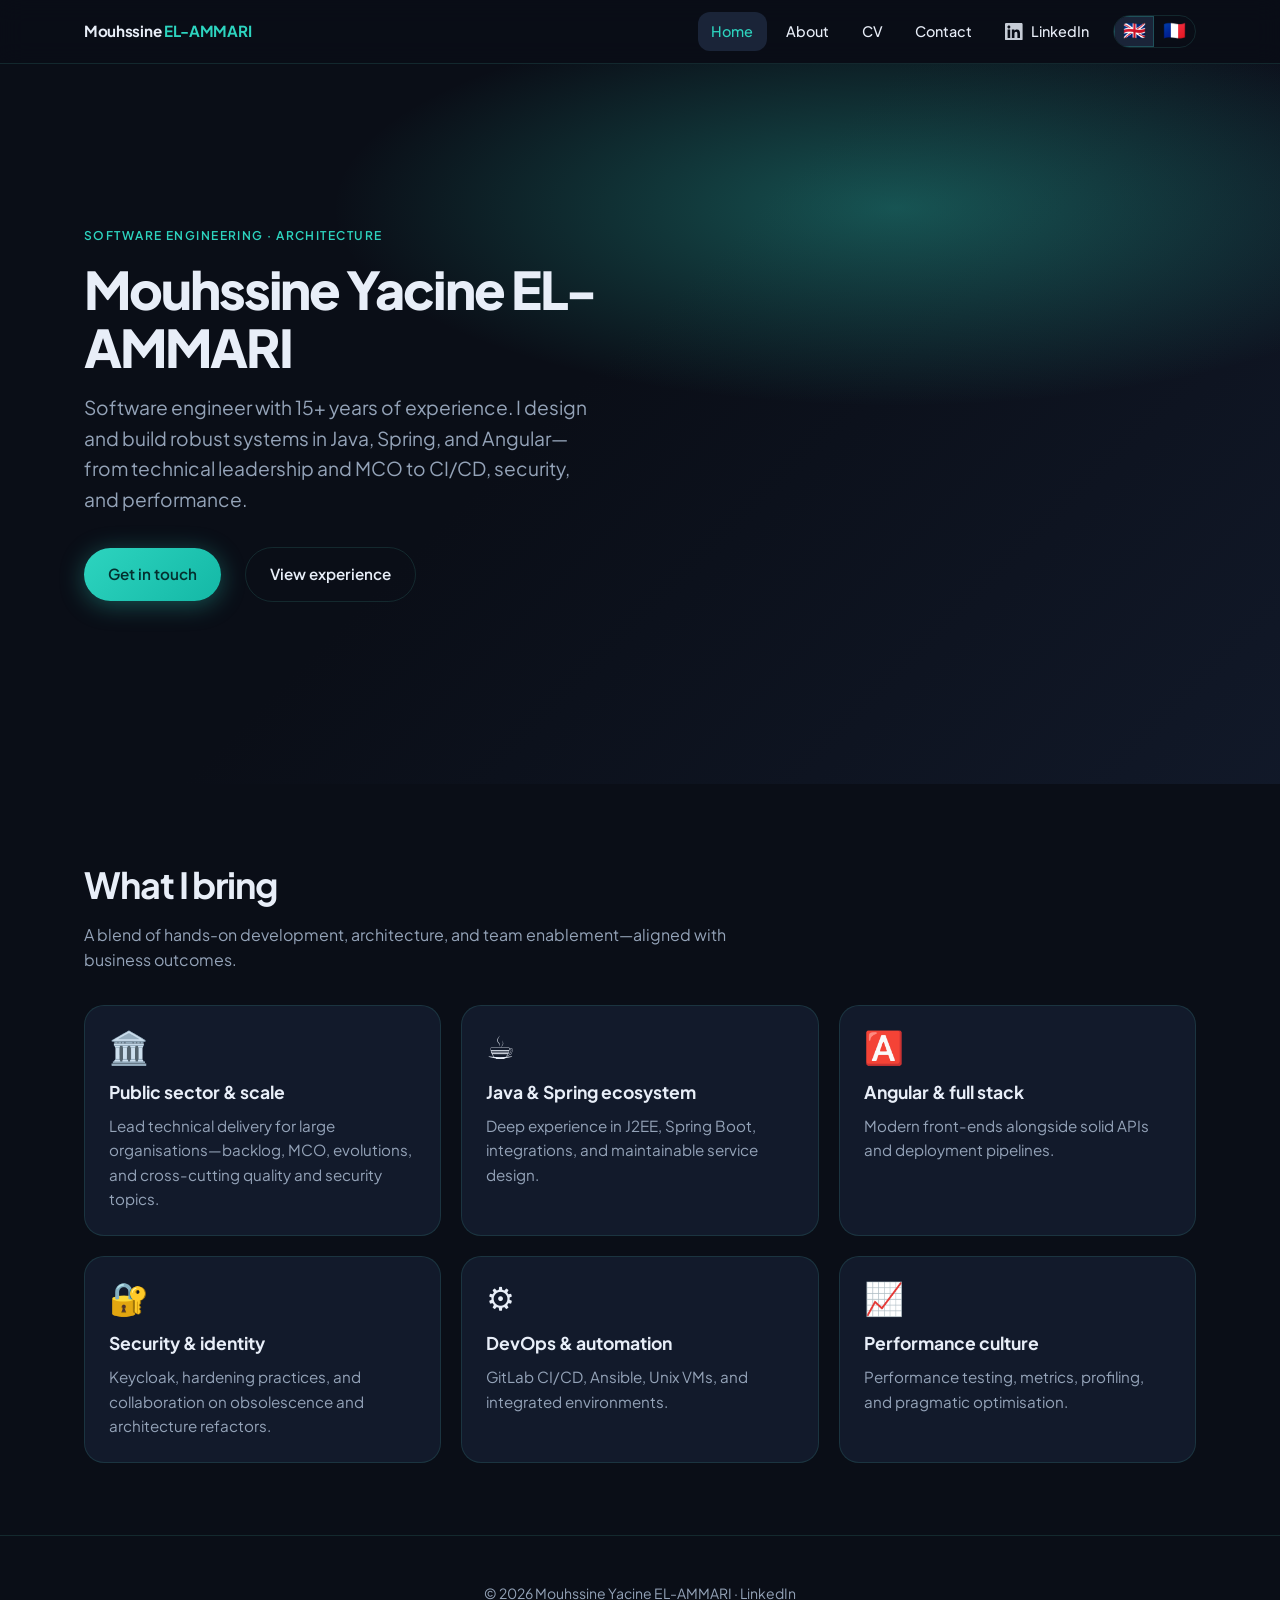
==== index.html @ 353ffe68 "Site protfolio statique fait avec IA" ====
<!DOCTYPE html>
<html lang="en">
  <head>
    <meta charset="UTF-8" />
    <meta name="viewport" content="width=device-width, initial-scale=1" />
    <meta name="description" content="Mouhssine Yacine EL-AMMARI — Software engineer specializing in Java, Spring, Angular, architecture and technical leadership." />
    <title>Mouhssine Yacine EL-AMMARI | Software Engineer</title>
    <link rel="preconnect" href="https://fonts.googleapis.com" />
    <link rel="preconnect" href="https://fonts.gstatic.com" crossorigin />
    <link href="https://fonts.googleapis.com/css2?family=Plus+Jakarta+Sans:ital,wght@0,400;0,500;0,600;0,700;0,800;1,400&display=swap" rel="stylesheet" />
    <link rel="stylesheet" href="css/styles.css" />
  </head>
  <body data-page="home">
    <a class="skip-link" href="#main" data-i18n="skip.content">Skip to content</a>
    <header class="site-header">
      <div class="header-inner">
        <a class="logo" href="index.html">Mouhssine <span>EL-AMMARI</span></a>
        <div class="header-actions">
          <nav id="site-nav" class="main-nav" data-i18n-attr="aria-label:nav.aria" aria-label="Main navigation">
            <a href="index.html" aria-current="page" data-i18n="nav.home">Home</a>
            <a href="about.html" data-i18n="nav.about">About</a>
            <a href="cv.html" data-i18n="nav.cv">CV</a>
            <a href="contact.html" data-i18n="nav.contact">Contact</a>
            <a class="nav-link-external" href="https://www.linkedin.com/in/mouhssine-yacine-el-ammari-a104b013a/" target="_blank" rel="noopener noreferrer">
              <svg viewBox="0 0 24 24" fill="currentColor" aria-hidden="true"><path d="M20.447 20.452h-3.554v-5.569c0-1.328-.027-3.037-1.852-3.037-1.853 0-2.136 1.445-2.136 2.939v5.667H9.351V9h3.414v1.561h.046c.477-.9 1.637-1.85 3.37-1.85 3.601 0 4.267 2.37 4.267 5.455v6.286zM5.337 7.433c-1.144 0-2.063-.926-2.063-2.065 0-1.138.92-2.063 2.063-2.063 1.14 0 2.064.925 2.064 2.063 0 1.139-.925 2.065-2.064 2.065zm1.782 13.019H3.555V9h3.564v11.452zM22.225 0H1.771C.792 0 0 .774 0 1.729v20.542C0 23.227.792 24 1.771 24h20.451C23.2 24 24 23.227 24 22.271V1.729C24 .774 23.2 0 22.222 0h.003z"/></svg>
              LinkedIn
            </a>
          </nav>
          <div class="lang-switcher" role="group" aria-label="Language">
            <button type="button" class="lang-btn lang-btn--active" data-lang="en" aria-pressed="true" title="English">🇬🇧</button>
            <button type="button" class="lang-btn" data-lang="fr" aria-pressed="false" title="Français">🇫🇷</button>
          </div>
          <button class="nav-toggle" type="button" aria-expanded="false" aria-controls="site-nav" data-i18n-attr="aria-label:nav.openMenu" aria-label="Open menu">
            <span></span>
            <span></span>
            <span></span>
          </button>
        </div>
      </div>
    </header>

    <main id="main">
      <section class="hero" aria-labelledby="hero-title">
        <div class="hero-bg" role="presentation"></div>
        <div class="container">
          <div class="hero-content">
            <p class="hero-badge" data-i18n="hero.badge">Software engineering · Architecture</p>
            <h1 id="hero-title">Mouhssine Yacine EL-AMMARI</h1>
            <p class="hero-sub" data-i18n="hero.sub">
              Software engineer with 15+ years of experience. I design and build robust systems in Java, Spring, and Angular—from technical leadership and MCO to CI/CD, security, and performance.
            </p>
            <div class="hero-actions">
              <a class="btn btn-primary" href="contact.html" data-i18n="hero.cta1">Get in touch</a>
              <a class="btn btn-secondary" href="cv.html" data-i18n="hero.cta2">View experience</a>
            </div>
          </div>
        </div>
      </section>

      <section class="section" aria-labelledby="highlights-title">
        <div class="container">
          <h2 id="highlights-title" class="section-title" data-i18n="highlights.title">What I bring</h2>
          <p class="section-lead" data-i18n="highlights.lead">A blend of hands-on development, architecture, and team enablement—aligned with business outcomes.</p>
          <div class="feature-grid">
            <article class="card">
              <div class="card-icon" aria-hidden="true">🏛️</div>
              <h3 data-i18n="card1.title">Public sector & scale</h3>
              <p data-i18n="card1.body">Lead technical delivery for large organisations—backlog, MCO, evolutions, and cross-cutting quality and security topics.</p>
            </article>
            <article class="card">
              <div class="card-icon" aria-hidden="true">☕</div>
              <h3 data-i18n="card2.title">Java &amp; Spring ecosystem</h3>
              <p data-i18n="card2.body">Deep experience in J2EE, Spring Boot, integrations, and maintainable service design.</p>
            </article>
            <article class="card">
              <div class="card-icon" aria-hidden="true">🅰️</div>
              <h3 data-i18n="card3.title">Angular &amp; full stack</h3>
              <p data-i18n="card3.body">Modern front-ends alongside solid APIs and deployment pipelines.</p>
            </article>
            <article class="card">
              <div class="card-icon" aria-hidden="true">🔐</div>
              <h3 data-i18n="card4.title">Security &amp; identity</h3>
              <p data-i18n="card4.body">Keycloak, hardening practices, and collaboration on obsolescence and architecture refactors.</p>
            </article>
            <article class="card">
              <div class="card-icon" aria-hidden="true">⚙️</div>
              <h3 data-i18n="card5.title">DevOps &amp; automation</h3>
              <p data-i18n="card5.body">GitLab CI/CD, Ansible, Unix VMs, and integrated environments.</p>
            </article>
            <article class="card">
              <div class="card-icon" aria-hidden="true">📈</div>
              <h3 data-i18n="card6.title">Performance culture</h3>
              <p data-i18n="card6.body">Performance testing, metrics, profiling, and pragmatic optimisation.</p>
            </article>
          </div>
        </div>
      </section>
    </main>

    <footer class="site-footer">
      <div class="container">
        <p>© <span id="y"></span> Mouhssine Yacine EL-AMMARI · <a href="https://www.linkedin.com/in/mouhssine-yacine-el-ammari-a104b013a/" target="_blank" rel="noopener noreferrer">LinkedIn</a></p>
      </div>
    </footer>
    <script src="js/main.js"></script>
    <script src="js/i18n.js"></script>
    <script>document.getElementById("y").textContent = new Date().getFullYear();</script>
  </body>
</html>
---- css/styles.css ----
/* Mouhssine EL-AMMARI — mobile-first site styles */
:root {
  --bg: #0a0e17;
  --bg-elevated: #121a2b;
  --surface: #1a2438;
  --border: rgba(94, 234, 212, 0.12);
  --text: #e8eef8;
  --text-muted: #94a3b8;
  --accent: #2dd4bf;
  --accent-dim: #14b8a6;
  --accent-glow: rgba(45, 212, 191, 0.35);
  --font-sans: "Plus Jakarta Sans", system-ui, sans-serif;
  --radius: 12px;
  --radius-lg: 20px;
  --header-h: 4rem;
  --max: 72rem;
  --ease: cubic-bezier(0.4, 0, 0.2, 1);
}

*,
*::before,
*::after {
  box-sizing: border-box;
}

html {
  scroll-behavior: smooth;
}

body {
  margin: 0;
  font-family: var(--font-sans);
  font-size: 1rem;
  line-height: 1.6;
  color: var(--text);
  background: var(--bg);
  min-height: 100vh;
}

img {
  max-width: 100%;
  height: auto;
  display: block;
}

a {
  color: var(--accent);
  text-decoration: none;
  transition: color 0.2s var(--ease);
}

a:hover {
  color: #5eead4;
}

:focus-visible {
  outline: 2px solid var(--accent);
  outline-offset: 3px;
}

/* Skip link */
.skip-link {
  position: absolute;
  top: -100%;
  left: 1rem;
  z-index: 100;
  padding: 0.75rem 1rem;
  background: var(--accent);
  color: var(--bg);
  font-weight: 600;
  border-radius: var(--radius);
}

.skip-link:focus {
  top: 1rem;
}

/* Header & nav */
.site-header {
  position: sticky;
  top: 0;
  z-index: 50;
  height: var(--header-h);
  background: rgba(10, 14, 23, 0.85);
  backdrop-filter: blur(12px);
  border-bottom: 1px solid var(--border);
}

.header-inner {
  max-width: var(--max);
  margin: 0 auto;
  padding: 0 1.25rem;
  height: 100%;
  display: flex;
  align-items: center;
  justify-content: space-between;
  gap: 1rem;
}

.logo {
  font-weight: 700;
  font-size: 0.95rem;
  color: var(--text);
  letter-spacing: -0.02em;
  white-space: nowrap;
}

.logo span {
  color: var(--accent);
}

.header-actions {
  display: flex;
  align-items: center;
  gap: 0.65rem;
  margin-left: auto;
}

@media (max-width: 767px) {
  .header-actions .lang-switcher {
    order: 1;
  }

  .header-actions .nav-toggle {
    order: 2;
  }

  .header-actions .main-nav {
    order: 3;
  }
}

.lang-switcher {
  display: inline-flex;
  align-items: center;
  border: 1px solid var(--border);
  border-radius: 999px;
  overflow: hidden;
  flex-shrink: 0;
}

.lang-btn {
  display: flex;
  align-items: center;
  justify-content: center;
  margin: 0;
  padding: 0.4rem 0.55rem;
  min-width: 2.5rem;
  border: none;
  background: transparent;
  cursor: pointer;
  font-size: 1.15rem;
  line-height: 1;
  transition: background 0.2s var(--ease);
}

.lang-btn:hover {
  background: var(--surface);
}

.lang-btn--active,
.lang-btn[aria-pressed="true"] {
  background: var(--surface);
  box-shadow: inset 0 0 0 1px rgba(45, 212, 191, 0.25);
}

.nav-toggle {
  display: flex;
  flex-direction: column;
  justify-content: center;
  gap: 5px;
  width: 2.75rem;
  height: 2.75rem;
  padding: 0;
  border: none;
  background: transparent;
  cursor: pointer;
  border-radius: var(--radius);
}

.nav-toggle span {
  display: block;
  height: 2px;
  width: 1.35rem;
  margin: 0 auto;
  background: var(--text);
  border-radius: 1px;
  transition: transform 0.25s var(--ease), opacity 0.2s;
}

.nav-toggle[aria-expanded="true"] span:nth-child(1) {
  transform: translateY(7px) rotate(45deg);
}

.nav-toggle[aria-expanded="true"] span:nth-child(2) {
  opacity: 0;
}

.nav-toggle[aria-expanded="true"] span:nth-child(3) {
  transform: translateY(-7px) rotate(-45deg);
}

.main-nav {
  position: fixed;
  inset: var(--header-h) 0 0 0;
  background: rgba(10, 14, 23, 0.97);
  padding: 1.5rem;
  display: flex;
  flex-direction: column;
  gap: 0.25rem;
  transform: translateX(100%);
  transition: transform 0.3s var(--ease);
  overflow-y: auto;
}

.main-nav.is-open {
  transform: translateX(0);
}

.main-nav a {
  padding: 0.85rem 1rem;
  border-radius: var(--radius);
  color: var(--text);
  font-weight: 500;
}

.main-nav a:hover,
.main-nav a[aria-current="page"] {
  background: var(--surface);
  color: var(--accent);
}

.nav-link-external {
  display: flex;
  align-items: center;
  gap: 0.5rem;
}

.nav-link-external svg {
  width: 1.1rem;
  height: 1.1rem;
  opacity: 0.85;
}

@media (min-width: 768px) {
  .nav-toggle {
    display: none;
  }

  .main-nav {
    position: static;
    inset: auto;
    flex-direction: row;
    align-items: center;
    gap: 0.35rem;
    padding: 0;
    transform: none !important;
    background: transparent;
    overflow: visible;
  }

  .main-nav a {
    padding: 0.5rem 0.85rem;
    font-size: 0.9rem;
  }
}

/* Main */
main {
  min-height: calc(100vh - var(--header-h));
}

.container {
  width: 100%;
  max-width: var(--max);
  margin: 0 auto;
  padding: 0 1.25rem;
}

.section {
  padding: 3rem 0;
}

@media (min-width: 768px) {
  .section {
    padding: 4.5rem 0;
  }
}

.section-title {
  font-size: clamp(1.75rem, 4vw, 2.25rem);
  font-weight: 700;
  letter-spacing: -0.03em;
  margin: 0 0 0.5rem;
}

.section-lead {
  color: var(--text-muted);
  max-width: 42rem;
  margin: 0 0 2rem;
}

/* Hero */
.hero {
  position: relative;
  min-height: min(92vh, 720px);
  display: flex;
  align-items: center;
  padding: 2rem 0 4rem;
  overflow: hidden;
}

.hero-bg {
  position: absolute;
  inset: 0;
  background:
    linear-gradient(135deg, rgba(10, 14, 23, 0.92) 0%, rgba(10, 14, 23, 0.75) 45%, rgba(18, 26, 43, 0.88) 100%),
    url("https://images.unsplash.com/photo-1517694712202-14dd9538aa97?w=1920&q=80") center / cover no-repeat;
  z-index: 0;
}

.hero-bg::after {
  content: "";
  position: absolute;
  inset: 0;
  background: radial-gradient(ellipse 80% 50% at 70% 20%, var(--accent-glow), transparent 55%);
  pointer-events: none;
}

.hero .container {
  position: relative;
  z-index: 1;
}

.hero-content {
  max-width: 38rem;
}

.hero-badge {
  display: inline-block;
  font-size: 0.75rem;
  font-weight: 600;
  text-transform: uppercase;
  letter-spacing: 0.12em;
  color: var(--accent);
  margin-bottom: 1rem;
}

.hero h1 {
  font-size: clamp(2rem, 6vw, 3.25rem);
  font-weight: 800;
  line-height: 1.1;
  letter-spacing: -0.04em;
  margin: 0 0 1rem;
}

.hero-sub {
  font-size: clamp(1rem, 2.5vw, 1.2rem);
  color: var(--text-muted);
  margin: 0 0 2rem;
  max-width: 32rem;
}

.btn {
  display: inline-flex;
  align-items: center;
  justify-content: center;
  gap: 0.5rem;
  padding: 0.9rem 1.5rem;
  font-family: inherit;
  font-size: 0.95rem;
  font-weight: 600;
  border-radius: 999px;
  border: none;
  cursor: pointer;
  transition: transform 0.2s var(--ease), box-shadow 0.2s var(--ease);
}

.btn:active {
  transform: scale(0.98);
}

.btn-primary {
  background: linear-gradient(135deg, var(--accent), var(--accent-dim));
  color: #042f2e;
  box-shadow: 0 4px 24px var(--accent-glow);
}

.btn-primary:hover {
  box-shadow: 0 8px 32px var(--accent-glow);
  color: #022c22;
}

.btn-secondary {
  background: transparent;
  color: var(--text);
  border: 1px solid var(--border);
  margin-left: 0.75rem;
}

.btn-secondary:hover {
  border-color: var(--accent);
  color: var(--accent);
}

.hero-actions {
  display: flex;
  flex-wrap: wrap;
  gap: 0.75rem;
  align-items: center;
}

@media (max-width: 480px) {
  .btn-secondary {
    margin-left: 0;
    width: 100%;
  }

  .btn-primary {
    width: 100%;
  }
}

/* Cards grid home */
.feature-grid {
  display: grid;
  gap: 1.25rem;
}

@media (min-width: 640px) {
  .feature-grid {
    grid-template-columns: repeat(2, 1fr);
  }
}

@media (min-width: 1024px) {
  .feature-grid {
    grid-template-columns: repeat(3, 1fr);
  }
}

.card {
  background: var(--bg-elevated);
  border: 1px solid var(--border);
  border-radius: var(--radius-lg);
  padding: 1.5rem;
  transition: border-color 0.2s var(--ease), transform 0.2s var(--ease);
}

.card:hover {
  border-color: rgba(45, 212, 191, 0.35);
  transform: translateY(-2px);
}

.card-icon {
  font-size: 2rem;
  line-height: 1;
  margin-bottom: 1rem;
}

.card h3 {
  margin: 0 0 0.5rem;
  font-size: 1.1rem;
}

.card p {
  margin: 0;
  color: var(--text-muted);
  font-size: 0.95rem;
}

/* CV timeline */
.cv-list {
  display: flex;
  flex-direction: column;
  gap: 1.5rem;
}

.cv-item {
  display: grid;
  gap: 1rem;
  padding: 1.5rem;
  background: var(--bg-elevated);
  border: 1px solid var(--border);
  border-radius: var(--radius-lg);
  position: relative;
}

@media (min-width: 768px) {
  .cv-item {
    grid-template-columns: auto 1fr;
    align-items: start;
    gap: 1.5rem;
  }
}

.cv-logo-wrap {
  width: 3.5rem;
  height: 3.5rem;
  border-radius: var(--radius);
  background: #fff;
  border: 1px solid var(--border);
  display: flex;
  align-items: center;
  justify-content: center;
  flex-shrink: 0;
  overflow: hidden;
}

.cv-logo {
  width: 100%;
  height: 100%;
  object-fit: contain;
  padding: 0.35rem;
}

.cv-load-error {
  margin: 0;
  padding: 1rem 1.25rem;
  background: rgba(239, 68, 68, 0.12);
  border: 1px solid rgba(239, 68, 68, 0.35);
  border-radius: var(--radius-lg);
  color: #fecaca;
}

.cv-li-html strong {
  color: var(--text);
}

@media (min-width: 768px) {
  .cv-logo-wrap {
    width: 4rem;
    height: 4rem;
  }
}

.cv-meta {
  font-size: 0.85rem;
  color: var(--accent);
  font-weight: 600;
  margin-bottom: 0.35rem;
}

.cv-item h2,
.cv-item h3 {
  margin: 0 0 0.5rem;
  font-size: 1.15rem;
}

.cv-item h2 {
  font-weight: 700;
  line-height: 1.35;
}

.cv-item h3 {
  font-weight: 700;
}

.cv-item h2 .cv-role {
  font-weight: inherit;
}

.cv-item h2 .badge-current {
  margin-left: 0.35rem;
  vertical-align: middle;
}

.cv-item .company {
  color: var(--text-muted);
  font-weight: 500;
  margin-bottom: 0.75rem;
}

.cv-item ul {
  margin: 0;
  padding-left: 1.15rem;
  color: var(--text-muted);
  font-size: 0.95rem;
}

.cv-item li + li {
  margin-top: 0.35rem;
}

.badge-current {
  display: inline-block;
  font-size: 0.7rem;
  font-weight: 700;
  text-transform: uppercase;
  letter-spacing: 0.06em;
  background: rgba(45, 212, 191, 0.15);
  color: var(--accent);
  padding: 0.25rem 0.5rem;
  border-radius: 6px;
  margin-left: 0.5rem;
  vertical-align: middle;
}

/* About timeline */
.timeline {
  position: relative;
  padding-left: 0;
}

@media (min-width: 640px) {
  .timeline {
    padding-left: 2rem;
    border-left: 2px solid var(--border);
  }
}

.timeline-item {
  position: relative;
  margin-bottom: 2.5rem;
  padding: 1.5rem;
  background: var(--bg-elevated);
  border: 1px solid var(--border);
  border-radius: var(--radius-lg);
}

@media (min-width: 640px) {
  .timeline-item::before {
    content: "";
    position: absolute;
    left: calc(-2rem - 7px);
    top: 1.75rem;
    width: 12px;
    height: 12px;
    border-radius: 50%;
    background: var(--accent);
    box-shadow: 0 0 0 4px var(--bg);
  }
}

.timeline-date {
  font-size: 0.8rem;
  font-weight: 700;
  color: var(--accent);
  text-transform: uppercase;
  letter-spacing: 0.08em;
  margin-bottom: 0.5rem;
}

.timeline-item h3 {
  margin: 0 0 0.5rem;
  font-size: 1.1rem;
}

.about-split {
  display: grid;
  gap: 2rem;
  align-items: start;
}

@media (min-width: 900px) {
  .about-split {
    grid-template-columns: 1fr 1fr;
    gap: 3rem;
  }
}

.about-gallery {
  display: grid;
  grid-template-columns: 1fr 1fr;
  gap: 0.75rem;
}

.about-gallery figure {
  margin: 0;
  border-radius: var(--radius);
  overflow: hidden;
  border: 1px solid var(--border);
}

.about-gallery figure:first-child {
  grid-column: 1 / -1;
  aspect-ratio: 16 / 9;
}

.about-gallery img {
  width: 100%;
  height: 100%;
  object-fit: cover;
}

.about-gallery figcaption {
  font-size: 0.75rem;
  color: var(--text-muted);
  padding: 0.5rem 0.75rem;
  background: var(--surface);
}

/* Contact */
.contact-grid {
  display: grid;
  gap: 2rem;
}

@media (min-width: 768px) {
  .contact-grid {
    grid-template-columns: 1fr 1.1fr;
    align-items: start;
  }
}

.contact-card {
  background: var(--bg-elevated);
  border: 1px solid var(--border);
  border-radius: var(--radius-lg);
  padding: 1.5rem;
}

.contact-card h3 {
  margin-top: 0;
}

.form-group {
  margin-bottom: 1.25rem;
}

.form-group label {
  display: block;
  font-size: 0.85rem;
  font-weight: 600;
  margin-bottom: 0.4rem;
}

.form-group input,
.form-group textarea {
  width: 100%;
  padding: 0.75rem 1rem;
  font-family: inherit;
  font-size: 1rem;
  color: var(--text);
  background: var(--bg);
  border: 1px solid var(--border);
  border-radius: var(--radius);
}

.form-group input:focus,
.form-group textarea:focus {
  outline: none;
  border-color: var(--accent);
}

.form-group textarea {
  min-height: 140px;
  resize: vertical;
}

.form-hint {
  font-size: 0.8rem;
  color: var(--text-muted);
  margin-top: 0.75rem;
}

/* Footer */
.site-footer {
  border-top: 1px solid var(--border);
  padding: 2rem 1.25rem;
  text-align: center;
  color: var(--text-muted);
  font-size: 0.875rem;
}

.site-footer a {
  color: var(--text-muted);
}

.site-footer a:hover {
  color: var(--accent);
}
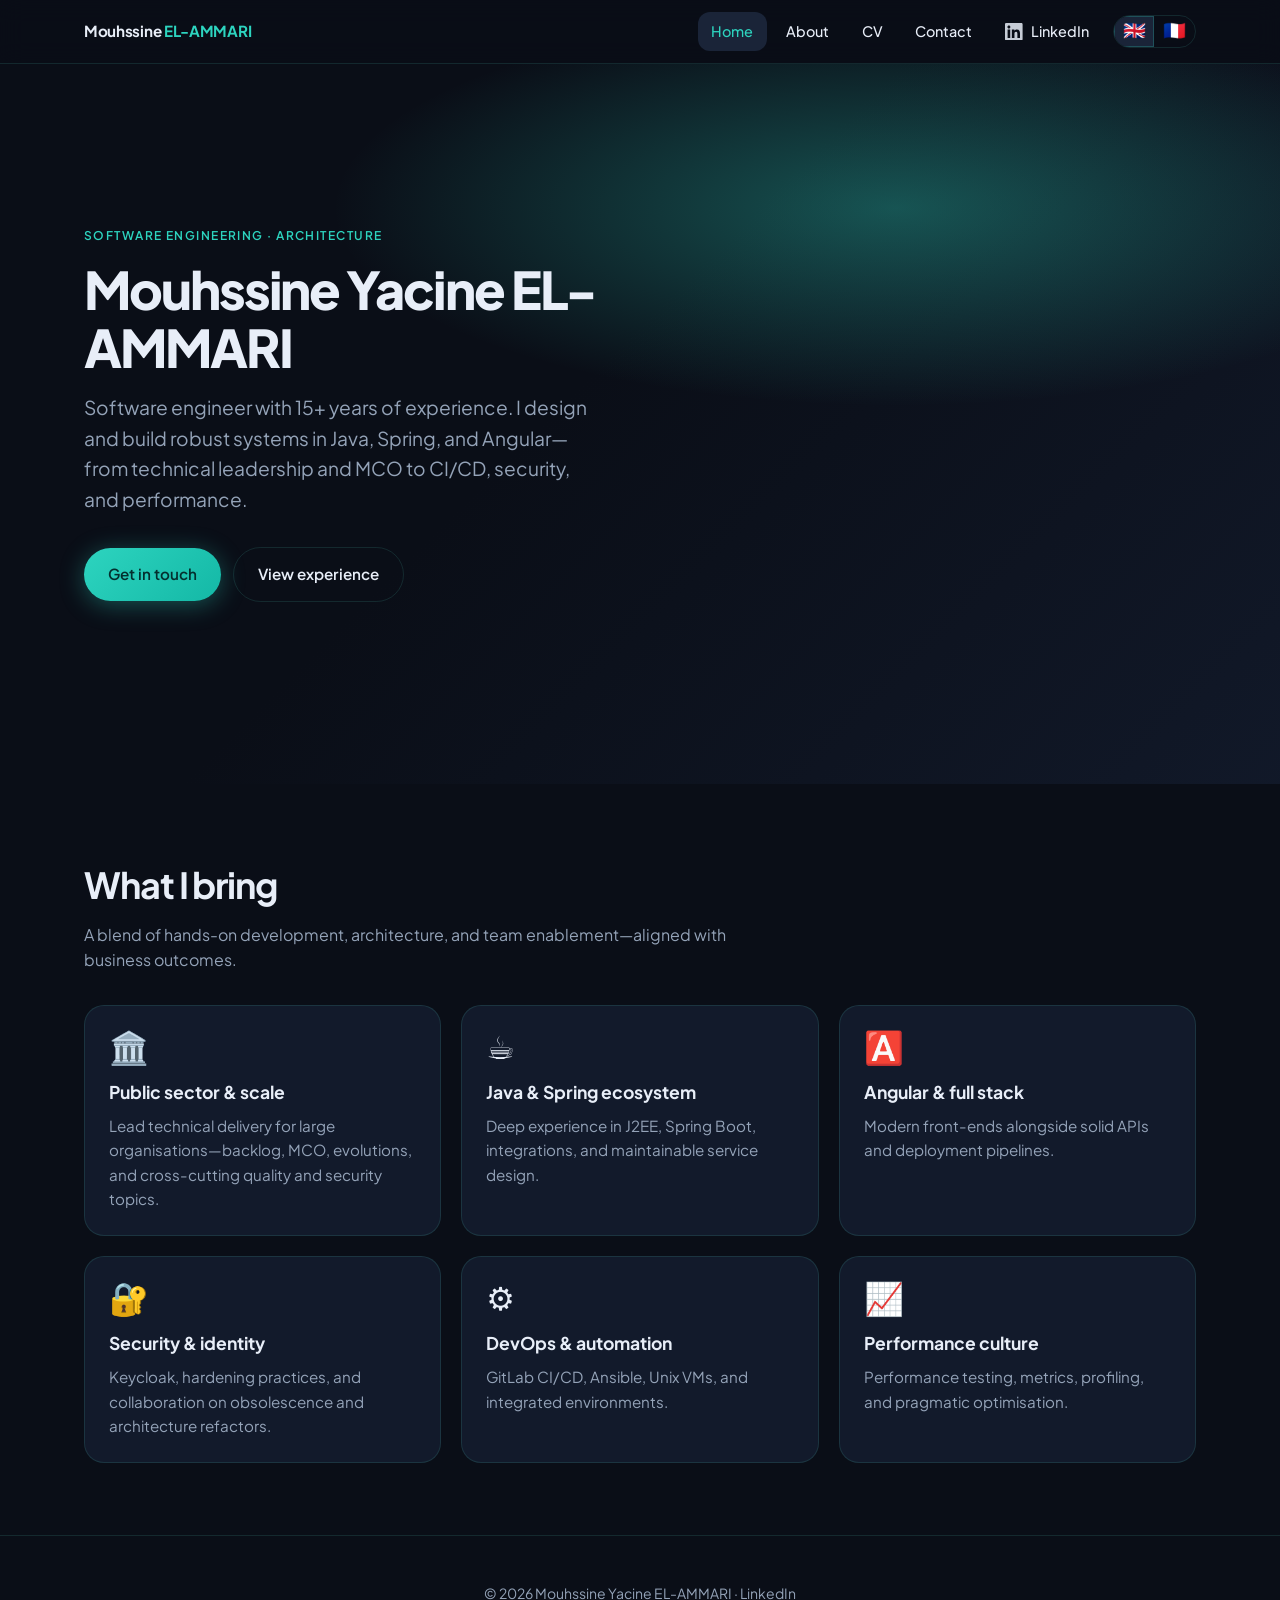
==== commit 6da73f17: "Add SEO metadata, responsive fixes, and README - All pages: canonical, hreflang (en/fr/x-default), O" ====
--- a/index.html
+++ b/index.html
@@ -3,12 +3,64 @@
   <head>
     <meta charset="UTF-8" />
     <meta name="viewport" content="width=device-width, initial-scale=1" />
-    <meta name="description" content="Mouhssine Yacine EL-AMMARI — Software engineer specializing in Java, Spring, Angular, architecture and technical leadership." />
+    <meta name="description" content="Software engineer with 15+ years of experience in Java, Spring and Angular — technical leadership, architecture, CI/CD, security and performance." />
+    <meta name="author" content="Mouhssine Yacine EL-AMMARI" />
+    <meta name="robots" content="index, follow" />
+    <meta name="theme-color" content="#0a0e17" />
     <title>Mouhssine Yacine EL-AMMARI | Software Engineer</title>
+    <link rel="canonical" href="https://melammari-dev.github.io/ai-cv/" />
+    <link rel="alternate" hreflang="en" href="https://melammari-dev.github.io/ai-cv/" />
+    <link rel="alternate" hreflang="fr" href="https://melammari-dev.github.io/ai-cv/" />
+    <link rel="alternate" hreflang="x-default" href="https://melammari-dev.github.io/ai-cv/" />
+    <meta property="og:type" content="website" />
+    <meta property="og:url" content="https://melammari-dev.github.io/ai-cv/" />
+    <meta property="og:site_name" content="Mouhssine Yacine EL-AMMARI" />
+    <meta property="og:title" content="Mouhssine Yacine EL-AMMARI | Software Engineer" />
+    <meta property="og:description" content="Software engineer with 15+ years of experience in Java, Spring and Angular — technical leadership, architecture, CI/CD, security and performance." />
+    <meta property="og:locale" content="en_GB" />
+    <meta property="og:locale:alternate" content="fr_FR" />
+    <meta property="og:image" content="https://images.unsplash.com/photo-1517694712202-14dd9538aa97?w=1200&q=80" />
+    <meta property="og:image:width" content="1200" />
+    <meta property="og:image:height" content="630" />
+    <meta property="og:image:alt" content="Developer workspace — Mouhssine Yacine EL-AMMARI" />
+    <meta name="twitter:card" content="summary_large_image" />
+    <meta name="twitter:title" content="Mouhssine Yacine EL-AMMARI | Software Engineer" />
+    <meta name="twitter:description" content="Software engineer with 15+ years of experience in Java, Spring and Angular — technical leadership, architecture, CI/CD, security and performance." />
+    <meta name="twitter:image" content="https://images.unsplash.com/photo-1517694712202-14dd9538aa97?w=1200&q=80" />
     <link rel="preconnect" href="https://fonts.googleapis.com" />
     <link rel="preconnect" href="https://fonts.gstatic.com" crossorigin />
     <link href="https://fonts.googleapis.com/css2?family=Plus+Jakarta+Sans:ital,wght@0,400;0,500;0,600;0,700;0,800;1,400&display=swap" rel="stylesheet" />
     <link rel="stylesheet" href="css/styles.css" />
+    <script type="application/ld+json">
+    {
+      "@context": "https://schema.org",
+      "@graph": [
+        {
+          "@type": "Person",
+          "@id": "https://melammari-dev.github.io/ai-cv/#person",
+          "name": "Mouhssine Yacine EL-AMMARI",
+          "jobTitle": "Software Engineer",
+          "url": "https://melammari-dev.github.io/ai-cv/",
+          "sameAs": ["https://www.linkedin.com/in/mouhssine-yacine-el-ammari-a104b013a/"],
+          "address": {
+            "@type": "PostalAddress",
+            "addressLocality": "Marignane",
+            "addressRegion": "Provence-Alpes-Côte d'Azur",
+            "addressCountry": "FR"
+          },
+          "knowsAbout": ["Java", "Spring Boot", "J2EE", "Angular", "Software Architecture", "CI/CD", "GitLab", "Keycloak", "DevOps", "Performance Testing"],
+          "description": "Software engineer with 15+ years of experience in Java, Spring and Angular — technical leadership, architecture, CI/CD, security and performance."
+        },
+        {
+          "@type": "WebSite",
+          "@id": "https://melammari-dev.github.io/ai-cv/#website",
+          "name": "Mouhssine Yacine EL-AMMARI",
+          "url": "https://melammari-dev.github.io/ai-cv/",
+          "publisher": { "@id": "https://melammari-dev.github.io/ai-cv/#person" }
+        }
+      ]
+    }
+    </script>
   </head>
   <body data-page="home">
     <a class="skip-link" href="#main" data-i18n="skip.content">Skip to content</a>
--- a/css/styles.css
+++ b/css/styles.css
@@ -398,6 +398,10 @@
   margin-left: 0.75rem;
 }
 
+.hero-actions .btn-secondary {
+  margin-left: 0;
+}
+
 .btn-secondary:hover {
   border-color: var(--accent);
   color: var(--accent);
@@ -770,3 +774,59 @@
 .site-footer a:hover {
   color: var(--accent);
 }
+
+/* Accessibility — reduced motion */
+@media (prefers-reduced-motion: reduce) {
+  *, *::before, *::after {
+    animation-duration: 0.01ms !important;
+    animation-iteration-count: 1 !important;
+    transition-duration: 0.01ms !important;
+  }
+  html {
+    scroll-behavior: auto;
+  }
+}
+
+/* Responsive — landscape mobile: limit hero height */
+@media (max-height: 500px) and (orientation: landscape) {
+  .hero {
+    min-height: auto;
+    padding: 3rem 0;
+  }
+}
+
+/* Print — useful for the CV page */
+@media print {
+  .site-header,
+  .hero,
+  .hero-actions,
+  .lang-switcher,
+  .nav-toggle,
+  .skip-link,
+  .site-footer { display: none !important; }
+
+  body {
+    background: #fff;
+    color: #111;
+    font-size: 11pt;
+    line-height: 1.5;
+  }
+
+  .section { padding: 0.5rem 0; }
+
+  .container { max-width: 100%; padding: 0 1rem; }
+
+  .cv-item {
+    background: #fff;
+    border: 1px solid #ccc;
+    break-inside: avoid;
+    page-break-inside: avoid;
+  }
+
+  .cv-item h2, .cv-item h3, .section-title { color: #111; }
+  .cv-meta, .timeline-date { color: #444; }
+  .cv-item .company, .cv-item ul, .card p, .section-lead { color: #444; }
+
+  a { color: #111; }
+  a[href^="http"]::after { content: " (" attr(href) ")"; font-size: 0.75em; color: #666; }
+}
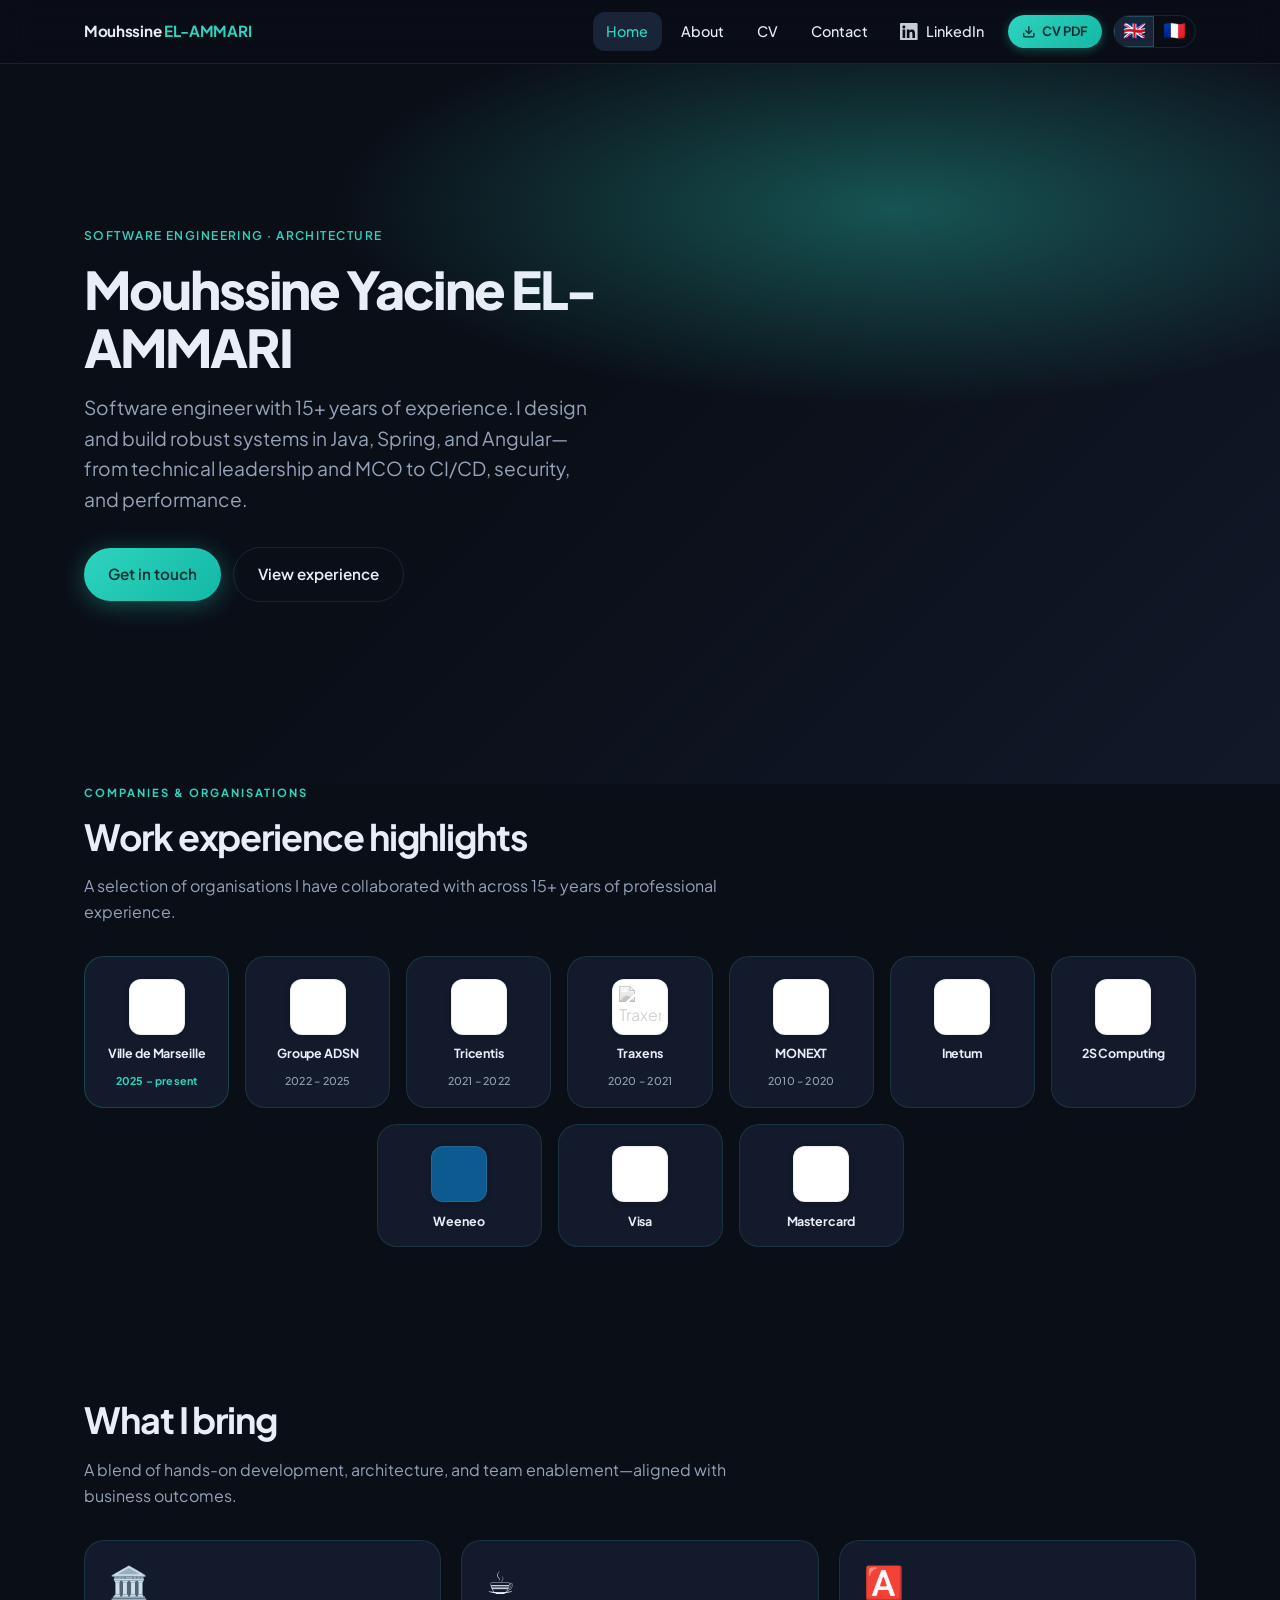
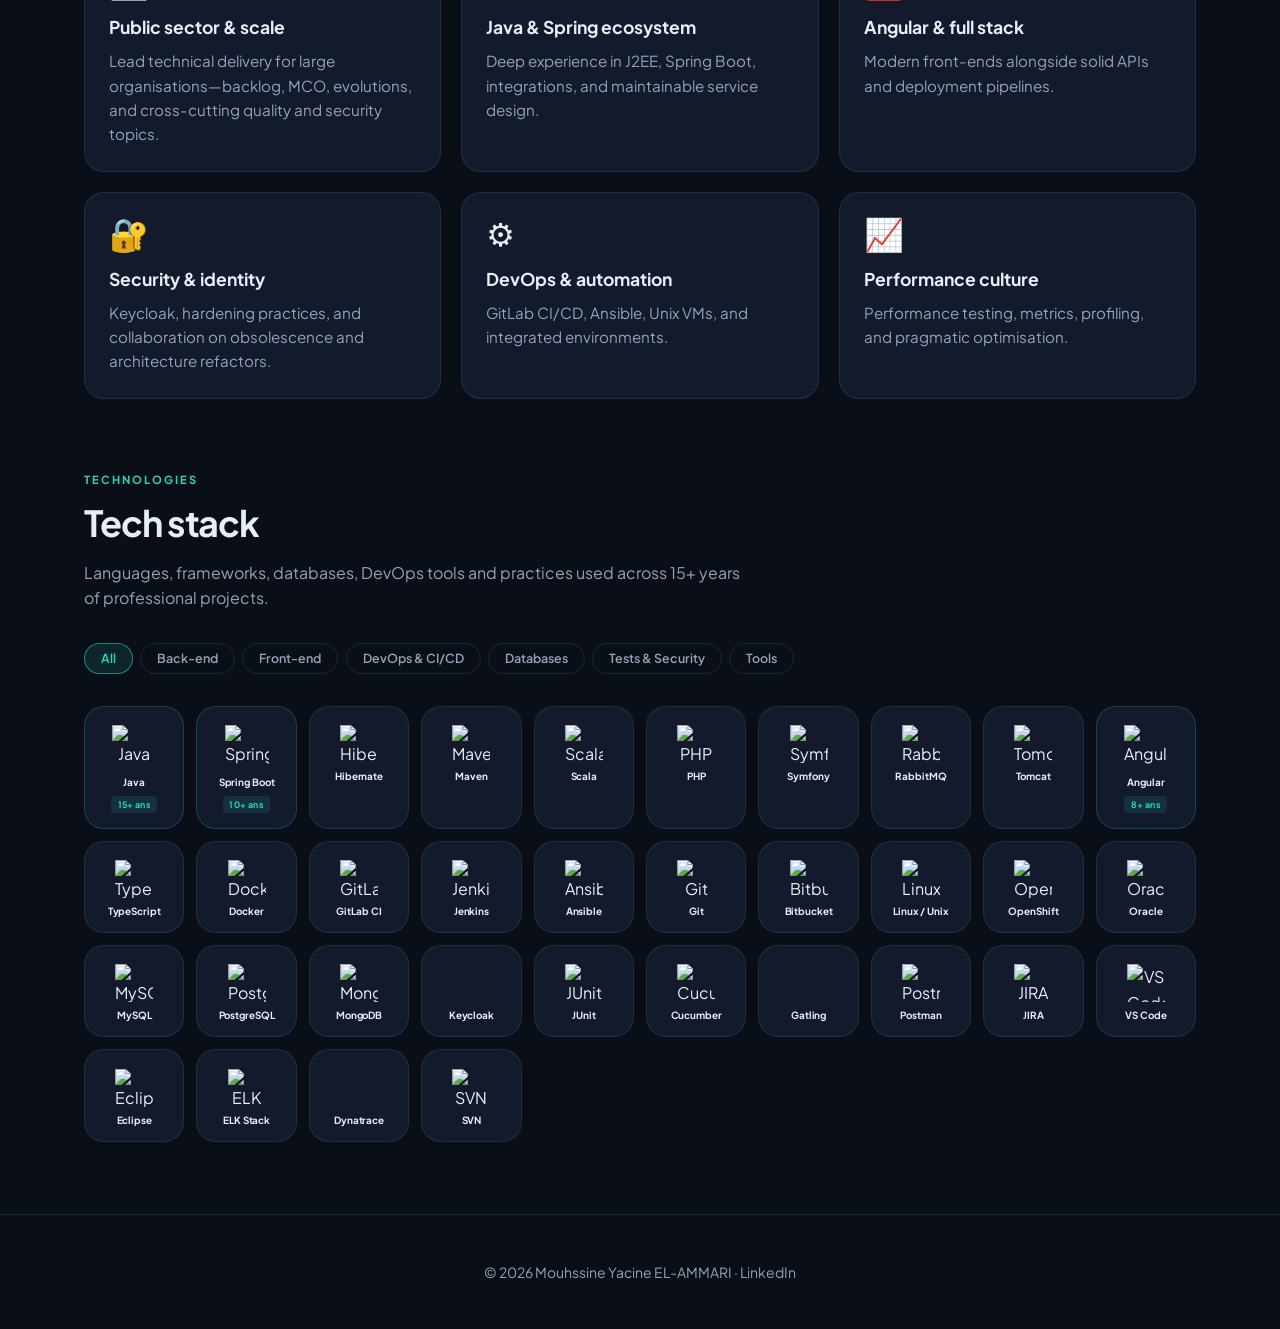
==== commit b0f22c37: "feat: major portfolio update — PDF CV, tech stack, collaborations & formation - Add cv-pdf.html: dow" ====
--- a/index.html
+++ b/index.html
@@ -78,6 +78,10 @@
               LinkedIn
             </a>
           </nav>
+          <a class="btn-dl-pdf" href="cv-pdf.html" data-i18n-attr="title:nav.downloadCVTitle" title="Télécharger le CV en PDF">
+            <svg viewBox="0 0 24 24" fill="none" stroke="currentColor" stroke-width="2.5" stroke-linecap="round" stroke-linejoin="round" aria-hidden="true"><path d="M21 15v4a2 2 0 0 1-2 2H5a2 2 0 0 1-2-2v-4"/><polyline points="7 10 12 15 17 10"/><line x1="12" y1="15" x2="12" y2="3"/></svg>
+            <span class="btn-dl-pdf-label" data-i18n="nav.downloadCV">CV PDF</span>
+          </a>
           <div class="lang-switcher" role="group" aria-label="Language">
             <button type="button" class="lang-btn lang-btn--active" data-lang="en" aria-pressed="true" title="English">🇬🇧</button>
             <button type="button" class="lang-btn" data-lang="fr" aria-pressed="false" title="Français">🇫🇷</button>
@@ -109,6 +113,103 @@
         </div>
       </section>
 
+      <section class="section" aria-labelledby="clients-title" style="padding-top: 0">
+        <div class="container">
+          <p class="clients-label" data-i18n="clients.label">Entreprises &amp; organisations</p>
+          <h2 id="clients-title" class="section-title" data-i18n="clients.title">Mes collaborations</h2>
+          <p class="section-lead" data-i18n="clients.lead">Quelques-unes des organisations avec lesquelles j'ai collaboré au fil de 15+ ans de carrière.</p>
+
+          <div class="clients-grid">
+
+            <a class="client-card client-current" href="https://www.linkedin.com/company/ville-de-marseille" target="_blank" rel="noopener noreferrer" aria-label="Ville de Marseille">
+              <div class="client-logo-wrap">
+                <img class="client-logo" src="https://logo.clearbit.com/marseille.fr" alt="Ville de Marseille" width="56" height="56" loading="lazy"
+                  onerror="this.src='https://www.google.com/s2/favicons?domain=marseille.fr&sz=128'">
+              </div>
+              <span class="client-name">Ville de Marseille</span>
+              <span class="client-period" data-i18n="clients.current">2025 – aujourd'hui</span>
+            </a>
+
+            <a class="client-card" href="https://www.linkedin.com/company/groupeadsn" target="_blank" rel="noopener noreferrer" aria-label="Groupe ADSN">
+              <div class="client-logo-wrap">
+                <img class="client-logo" src="https://www.annuairenotariat.fr/wp-content/uploads/2024/09/logo-groupe-adsn.png" alt="Groupe ADSN" width="56" height="56" loading="lazy"
+                  onerror="this.src='https://www.google.com/s2/favicons?domain=adsn.fr&sz=128'">
+              </div>
+              <span class="client-name">Groupe ADSN</span>
+              <span class="client-period">2022 – 2025</span>
+            </a>
+
+            <a class="client-card" href="https://www.linkedin.com/company/tricentis-technology-%26-consulting-gmbh" target="_blank" rel="noopener noreferrer" aria-label="Tricentis">
+              <div class="client-logo-wrap">
+                <img class="client-logo" src="https://logo.clearbit.com/tricentis.com" alt="Tricentis" width="56" height="56" loading="lazy"
+                  onerror="this.src='https://www.google.com/s2/favicons?domain=tricentis.com&sz=128'">
+              </div>
+              <span class="client-name">Tricentis</span>
+              <span class="client-period">2021 – 2022</span>
+            </a>
+
+            <a class="client-card" href="https://www.linkedin.com/company/traxens" target="_blank" rel="noopener noreferrer" aria-label="Traxens">
+              <div class="client-logo-wrap">
+                <img class="client-logo" src="https://logo.clearbit.com/traxens.com" alt="Traxens" width="56" height="56" loading="lazy"
+                  onerror="this.src='https://www.google.com/s2/favicons?domain=traxens.com&sz=128'">
+              </div>
+              <span class="client-name">Traxens</span>
+              <span class="client-period">2020 – 2021</span>
+            </a>
+
+            <a class="client-card" href="https://www.linkedin.com/company/monext" target="_blank" rel="noopener noreferrer" aria-label="MONEXT">
+              <div class="client-logo-wrap">
+                <img class="client-logo" src="https://logo.clearbit.com/monext.fr" alt="MONEXT" width="56" height="56" loading="lazy"
+                  onerror="this.src='https://www.google.com/s2/favicons?domain=monext.fr&sz=128'">
+              </div>
+              <span class="client-name">MONEXT</span>
+              <span class="client-period">2010 – 2020</span>
+            </a>
+
+            <a class="client-card" href="https://www.inetum.com" target="_blank" rel="noopener noreferrer" aria-label="Inetum">
+              <div class="client-logo-wrap">
+                <img class="client-logo" src="https://imgs.search.brave.com/Fsn1XowBjjM01HiT7HGK_GIUyzCsQpoL0FzHUF3IO94/rs:fit:500:0:1:0/g:ce/aHR0cHM6Ly93d3cu/YXJlbml1bS1jb25z/dWx0aW5nLmNvbS93/cC1jb250ZW50L3Vw/bG9hZHMvMjAyMi8w/MS8yMDIyLTAxLTE1/LTE3XzE2XzQ5LWlu/ZXR1bS12ZWN0b3It/bG9nby5zdmctZXQt/MS1wYWdlLXN1cHBs/ZW1lbnRhaXJlLUFy/ZW5pdW0tQ29uc3Vs/dGluZy0lRTIlODAl/OTMtTWljcm9zb2Z0/LnBuZw" alt="Inetum" width="56" height="56" loading="lazy"
+                  onerror="this.src='https://www.inetum.com/content/dam/inetum/navigation/inetum-logo.svg'">
+              </div>
+              <span class="client-name">Inetum</span>
+            </a>
+
+            <a class="client-card" href="https://www.2s-computing.fr" target="_blank" rel="noopener noreferrer" aria-label="2S Computing">
+              <div class="client-logo-wrap">
+                <img class="client-logo" src="https://logo.clearbit.com/2s-computing.fr" alt="2S Computing" width="56" height="56" loading="lazy"
+                  onerror="this.src='https://www.google.com/s2/favicons?domain=2s-computing.fr&sz=128'">
+              </div>
+              <span class="client-name">2S Computing</span>
+            </a>
+
+            <a class="client-card" href="https://www.weeneoconsulting.com" target="_blank" rel="noopener noreferrer" aria-label="Weeneo">
+              <div class="client-logo-wrap" style="background:#0c5a8f">
+                <img class="client-logo" src="https://www.weeneoconsulting.com/wp-content/uploads/2024/01/logo-weeneo-1.png" alt="Weeneo" width="56" height="56" loading="lazy"
+                  onerror="this.src='https://www.google.com/s2/favicons?domain=weeneoconsulting.com&sz=128'">
+              </div>
+              <span class="client-name">Weeneo</span>
+            </a>
+
+            <a class="client-card" href="https://www.visa.com" target="_blank" rel="noopener noreferrer" aria-label="Visa">
+              <div class="client-logo-wrap">
+                <img class="client-logo" src="https://logo.clearbit.com/visa.com" alt="Visa" width="56" height="56" loading="lazy"
+                  onerror="this.src='https://www.google.com/s2/favicons?domain=visa.com&sz=128'">
+              </div>
+              <span class="client-name">Visa</span>
+            </a>
+
+            <a class="client-card" href="https://www.mastercard.com" target="_blank" rel="noopener noreferrer" aria-label="Mastercard">
+              <div class="client-logo-wrap">
+                <img class="client-logo" src="https://logo.clearbit.com/mastercard.com" alt="Mastercard" width="56" height="56" loading="lazy"
+                  onerror="this.src='https://www.google.com/s2/favicons?domain=mastercard.com&sz=128'">
+              </div>
+              <span class="client-name">Mastercard</span>
+            </a>
+
+          </div>
+        </div>
+      </section>
+
       <section class="section" aria-labelledby="highlights-title">
         <div class="container">
           <h2 id="highlights-title" class="section-title" data-i18n="highlights.title">What I bring</h2>
@@ -147,6 +248,207 @@
           </div>
         </div>
       </section>
+      <section class="section" aria-labelledby="tech-title" style="padding-top:0">
+        <div class="container">
+          <p class="clients-label" data-i18n="tech.label">Technologies</p>
+          <h2 id="tech-title" class="section-title" data-i18n="tech.title">Tech stack</h2>
+          <p class="section-lead" data-i18n="tech.lead">Languages, frameworks, databases, DevOps tools and practices used across 15+ years of professional projects.</p>
+
+          <!-- Filter tabs -->
+          <div class="tech-filters" role="group">
+            <button class="tech-filter active" data-filter="all" data-i18n="tech.filter.all">Tous</button>
+            <button class="tech-filter" data-filter="backend" data-i18n="tech.filter.backend">Back-end</button>
+            <button class="tech-filter" data-filter="frontend" data-i18n="tech.filter.frontend">Front-end</button>
+            <button class="tech-filter" data-filter="devops" data-i18n="tech.filter.devops">DevOps &amp; CI/CD</button>
+            <button class="tech-filter" data-filter="bdd" data-i18n="tech.filter.bdd">Bases de données</button>
+            <button class="tech-filter" data-filter="tests" data-i18n="tech.filter.tests">Tests &amp; Sécurité</button>
+            <button class="tech-filter" data-filter="tools" data-i18n="tech.filter.tools">Outils</button>
+          </div>
+
+          <!-- Cards grid -->
+          <div class="tech-grid-v2">
+
+            <!-- ── Back-end ── -->
+            <div class="tech-card tech-card--primary" data-cat="backend">
+              <img class="tech-logo-v2" src="https://cdn.jsdelivr.net/gh/devicons/devicon/icons/java/java-original.svg" alt="Java" loading="lazy">
+              <span class="tech-name-v2">Java</span>
+              <span class="tech-years">15+ ans</span>
+            </div>
+            <div class="tech-card tech-card--primary" data-cat="backend">
+              <img class="tech-logo-v2" src="https://cdn.jsdelivr.net/gh/devicons/devicon/icons/spring/spring-original.svg" alt="Spring Boot" loading="lazy">
+              <span class="tech-name-v2">Spring Boot</span>
+              <span class="tech-years">10+ ans</span>
+            </div>
+            <div class="tech-card" data-cat="backend">
+              <img class="tech-logo-v2" src="https://cdn.jsdelivr.net/gh/devicons/devicon/icons/hibernate/hibernate-plain.svg" alt="Hibernate / JPA" loading="lazy">
+              <span class="tech-name-v2">Hibernate</span>
+            </div>
+            <div class="tech-card" data-cat="backend">
+              <img class="tech-logo-v2" src="https://cdn.jsdelivr.net/gh/devicons/devicon/icons/maven/maven-original.svg" alt="Maven" loading="lazy">
+              <span class="tech-name-v2">Maven</span>
+            </div>
+            <div class="tech-card" data-cat="backend">
+              <img class="tech-logo-v2" src="https://cdn.jsdelivr.net/gh/devicons/devicon/icons/scala/scala-original.svg" alt="Scala" loading="lazy">
+              <span class="tech-name-v2">Scala</span>
+            </div>
+            <div class="tech-card" data-cat="backend">
+              <img class="tech-logo-v2" src="https://cdn.jsdelivr.net/gh/devicons/devicon/icons/php/php-original.svg" alt="PHP" loading="lazy">
+              <span class="tech-name-v2">PHP</span>
+            </div>
+            <div class="tech-card" data-cat="backend">
+              <img class="tech-logo-v2" src="https://cdn.jsdelivr.net/gh/devicons/devicon/icons/symfony/symfony-original.svg" alt="Symfony" loading="lazy">
+              <span class="tech-name-v2">Symfony</span>
+            </div>
+            <div class="tech-card" data-cat="backend">
+              <img class="tech-logo-v2" src="https://cdn.jsdelivr.net/gh/devicons/devicon/icons/rabbitmq/rabbitmq-original.svg" alt="RabbitMQ" loading="lazy">
+              <span class="tech-name-v2">RabbitMQ</span>
+            </div>
+            <div class="tech-card" data-cat="backend">
+              <img class="tech-logo-v2" src="https://cdn.jsdelivr.net/gh/devicons/devicon/icons/tomcat/tomcat-original.svg" alt="Tomcat" loading="lazy">
+              <span class="tech-name-v2">Tomcat</span>
+            </div>
+
+            <!-- ── Front-end ── -->
+            <div class="tech-card tech-card--primary" data-cat="frontend">
+              <img class="tech-logo-v2" src="https://cdn.jsdelivr.net/gh/devicons/devicon/icons/angular/angular-original.svg" alt="Angular" loading="lazy">
+              <span class="tech-name-v2">Angular</span>
+              <span class="tech-years">8+ ans</span>
+            </div>
+            <div class="tech-card" data-cat="frontend">
+              <img class="tech-logo-v2" src="https://cdn.jsdelivr.net/gh/devicons/devicon/icons/typescript/typescript-original.svg" alt="TypeScript" loading="lazy">
+              <span class="tech-name-v2">TypeScript</span>
+            </div>
+
+            <!-- ── DevOps ── -->
+            <div class="tech-card" data-cat="devops">
+              <img class="tech-logo-v2" src="https://cdn.jsdelivr.net/gh/devicons/devicon/icons/docker/docker-original.svg" alt="Docker" loading="lazy">
+              <span class="tech-name-v2">Docker</span>
+            </div>
+            <div class="tech-card" data-cat="devops">
+              <img class="tech-logo-v2" src="https://cdn.jsdelivr.net/gh/devicons/devicon/icons/gitlab/gitlab-original.svg" alt="GitLab CI" loading="lazy">
+              <span class="tech-name-v2">GitLab CI</span>
+            </div>
+            <div class="tech-card" data-cat="devops">
+              <img class="tech-logo-v2" src="https://cdn.jsdelivr.net/gh/devicons/devicon/icons/jenkins/jenkins-original.svg" alt="Jenkins" loading="lazy">
+              <span class="tech-name-v2">Jenkins</span>
+            </div>
+            <div class="tech-card" data-cat="devops">
+              <img class="tech-logo-v2" src="https://cdn.jsdelivr.net/gh/devicons/devicon/icons/ansible/ansible-original.svg" alt="Ansible" loading="lazy">
+              <span class="tech-name-v2">Ansible</span>
+            </div>
+            <div class="tech-card" data-cat="devops">
+              <img class="tech-logo-v2" src="https://cdn.jsdelivr.net/gh/devicons/devicon/icons/git/git-original.svg" alt="Git" loading="lazy">
+              <span class="tech-name-v2">Git</span>
+            </div>
+            <div class="tech-card" data-cat="devops">
+              <img class="tech-logo-v2" src="https://cdn.jsdelivr.net/gh/devicons/devicon/icons/bitbucket/bitbucket-original.svg" alt="Bitbucket" loading="lazy">
+              <span class="tech-name-v2">Bitbucket</span>
+            </div>
+            <div class="tech-card" data-cat="devops">
+              <img class="tech-logo-v2" src="https://cdn.jsdelivr.net/gh/devicons/devicon/icons/linux/linux-original.svg" alt="Linux / Unix" loading="lazy">
+              <span class="tech-name-v2">Linux / Unix</span>
+            </div>
+            <div class="tech-card" data-cat="devops">
+              <img class="tech-logo-v2" src="https://cdn.jsdelivr.net/gh/devicons/devicon/icons/openshift/openshift-original.svg" alt="OpenShift" loading="lazy">
+              <span class="tech-name-v2">OpenShift</span>
+            </div>
+
+            <!-- ── Bases de données ── -->
+            <div class="tech-card" data-cat="bdd">
+              <img class="tech-logo-v2" src="https://cdn.jsdelivr.net/gh/devicons/devicon/icons/oracle/oracle-original.svg" alt="Oracle" loading="lazy">
+              <span class="tech-name-v2">Oracle</span>
+            </div>
+            <div class="tech-card" data-cat="bdd">
+              <img class="tech-logo-v2" src="https://cdn.jsdelivr.net/gh/devicons/devicon/icons/mysql/mysql-original.svg" alt="MySQL" loading="lazy">
+              <span class="tech-name-v2">MySQL</span>
+            </div>
+            <div class="tech-card" data-cat="bdd">
+              <img class="tech-logo-v2" src="https://cdn.jsdelivr.net/gh/devicons/devicon/icons/postgresql/postgresql-original.svg" alt="PostgreSQL" loading="lazy">
+              <span class="tech-name-v2">PostgreSQL</span>
+            </div>
+            <div class="tech-card" data-cat="bdd">
+              <img class="tech-logo-v2" src="https://cdn.jsdelivr.net/gh/devicons/devicon/icons/mongodb/mongodb-original.svg" alt="MongoDB" loading="lazy">
+              <span class="tech-name-v2">MongoDB</span>
+            </div>
+
+            <!-- ── Tests & Sécurité ── -->
+            <div class="tech-card" data-cat="tests">
+              <img class="tech-logo-v2" src="https://upload.wikimedia.org/wikipedia/commons/thumb/b/b4/Logo_of_Keycloak.svg/512px-Logo_of_Keycloak.svg.png" alt="Keycloak" loading="lazy"
+                onerror="this.src='https://www.keycloak.org/resources/images/keycloak_logo_200px.svg'">
+              <span class="tech-name-v2">Keycloak</span>
+            </div>
+            <div class="tech-card" data-cat="tests">
+              <img class="tech-logo-v2" src="https://junit.org/junit5/assets/img/junit5-logo.png" alt="JUnit" loading="lazy">
+              <span class="tech-name-v2">JUnit</span>
+            </div>
+            <div class="tech-card" data-cat="tests">
+              <img class="tech-logo-v2" src="https://cdn.jsdelivr.net/gh/devicons/devicon/icons/cucumber/cucumber-plain.svg" alt="Cucumber" loading="lazy">
+              <span class="tech-name-v2">Cucumber</span>
+            </div>
+            <div class="tech-card" data-cat="tests">
+              <img class="tech-logo-v2" src="https://logo.clearbit.com/gatling.io" alt="Gatling" loading="lazy"
+                onerror="this.src='https://www.google.com/s2/favicons?domain=gatling.io&sz=128'">
+              <span class="tech-name-v2">Gatling</span>
+            </div>
+            <div class="tech-card" data-cat="tests">
+              <img class="tech-logo-v2" src="https://cdn.jsdelivr.net/gh/devicons/devicon/icons/postman/postman-original.svg" alt="Postman" loading="lazy">
+              <span class="tech-name-v2">Postman</span>
+            </div>
+
+            <!-- ── Outils ── -->
+            <div class="tech-card" data-cat="tools">
+              <img class="tech-logo-v2" src="https://cdn.jsdelivr.net/gh/devicons/devicon/icons/jira/jira-original.svg" alt="JIRA" loading="lazy">
+              <span class="tech-name-v2">JIRA</span>
+            </div>
+            <div class="tech-card" data-cat="tools">
+              <img class="tech-logo-v2" src="https://cdn.jsdelivr.net/gh/devicons/devicon/icons/vscode/vscode-original.svg" alt="VS Code" loading="lazy">
+              <span class="tech-name-v2">VS Code</span>
+            </div>
+            <div class="tech-card" data-cat="tools">
+              <img class="tech-logo-v2" src="https://cdn.jsdelivr.net/gh/devicons/devicon/icons/eclipse/eclipse-original.svg" alt="Eclipse" loading="lazy">
+              <span class="tech-name-v2">Eclipse</span>
+            </div>
+            <div class="tech-card" data-cat="tools">
+              <img class="tech-logo-v2" src="https://cdn.jsdelivr.net/gh/devicons/devicon/icons/elasticsearch/elasticsearch-original.svg" alt="ELK Stack" loading="lazy">
+              <span class="tech-name-v2">ELK Stack</span>
+            </div>
+            <div class="tech-card" data-cat="tools">
+              <img class="tech-logo-v2" src="https://logo.clearbit.com/dynatrace.com" alt="Dynatrace" loading="lazy"
+                onerror="this.src='https://www.google.com/s2/favicons?domain=dynatrace.com&sz=128'">
+              <span class="tech-name-v2">Dynatrace</span>
+            </div>
+            <div class="tech-card" data-cat="tools">
+              <img class="tech-logo-v2" src="https://cdn.jsdelivr.net/gh/devicons/devicon/icons/subversion/subversion-original.svg" alt="SVN" loading="lazy">
+              <span class="tech-name-v2">SVN</span>
+            </div>
+
+          </div><!-- /tech-grid-v2 -->
+        </div>
+      </section>
+
+      <!-- tech filter JS -->
+      <script>
+      (function () {
+        var filters = document.querySelectorAll('.tech-filter');
+        var cards   = document.querySelectorAll('.tech-card');
+        if (!filters.length) return;
+        filters.forEach(function (btn) {
+          btn.addEventListener('click', function () {
+            var f = btn.dataset.filter;
+            filters.forEach(function (b) { b.classList.remove('active'); });
+            btn.classList.add('active');
+            cards.forEach(function (card) {
+              if (f === 'all' || card.dataset.cat === f) {
+                card.classList.remove('hidden');
+              } else {
+                card.classList.add('hidden');
+              }
+            });
+          });
+        });
+      }());
+      </script>
+
     </main>
 
     <footer class="site-footer">
--- a/css/styles.css
+++ b/css/styles.css
@@ -425,6 +425,232 @@
   }
 }
 
+/* ── Tech stack section ────────────────────────────────────────── */
+
+/* Filter tabs */
+.tech-filters {
+  display: flex;
+  flex-wrap: wrap;
+  gap: 0.45rem;
+  margin-bottom: 2rem;
+}
+
+.tech-filter {
+  display: inline-flex;
+  align-items: center;
+  padding: 0.4rem 1rem;
+  background: transparent;
+  border: 1px solid var(--border);
+  border-radius: 999px;
+  color: var(--text-muted);
+  font-family: inherit;
+  font-size: 0.78rem;
+  font-weight: 600;
+  cursor: pointer;
+  transition: background 0.15s var(--ease), border-color 0.15s var(--ease), color 0.15s var(--ease);
+}
+
+.tech-filter:hover {
+  border-color: rgba(45, 212, 191, 0.4);
+  color: var(--text);
+}
+
+.tech-filter.active {
+  background: rgba(45, 212, 191, 0.12);
+  border-color: rgba(45, 212, 191, 0.55);
+  color: var(--accent);
+}
+
+/* Card grid */
+.tech-grid-v2 {
+  display: grid;
+  grid-template-columns: repeat(auto-fill, minmax(92px, 1fr));
+  gap: 0.75rem;
+}
+
+.tech-card {
+  display: flex;
+  flex-direction: column;
+  align-items: center;
+  gap: 0.45rem;
+  padding: 1.15rem 0.5rem 0.9rem;
+  background: var(--bg-elevated);
+  border: 1px solid var(--border);
+  border-radius: var(--radius-lg);
+  text-align: center;
+  position: relative;
+  transition: border-color 0.2s var(--ease), transform 0.2s var(--ease),
+              box-shadow 0.2s var(--ease), opacity 0.25s var(--ease);
+  overflow: hidden;
+}
+
+.tech-card::before {
+  content: "";
+  position: absolute;
+  inset: 0;
+  background: radial-gradient(ellipse 80% 60% at 50% 0%, rgba(45,212,191,0.06), transparent 70%);
+  opacity: 0;
+  transition: opacity 0.2s var(--ease);
+  pointer-events: none;
+}
+
+.tech-card:hover {
+  border-color: rgba(45, 212, 191, 0.45);
+  transform: translateY(-4px);
+  box-shadow: 0 10px 30px rgba(0, 0, 0, 0.28);
+}
+
+.tech-card:hover::before {
+  opacity: 1;
+}
+
+.tech-card.hidden {
+  opacity: 0.08;
+  transform: scale(0.94);
+  pointer-events: none;
+}
+
+.tech-card--primary {
+  border-color: rgba(45, 212, 191, 0.22);
+}
+
+.tech-logo-v2 {
+  width: 38px;
+  height: 38px;
+  object-fit: contain;
+  display: block;
+  position: relative;
+}
+
+.tech-card--primary .tech-logo-v2 {
+  width: 44px;
+  height: 44px;
+}
+
+.tech-name-v2 {
+  font-size: 0.62rem;
+  font-weight: 700;
+  color: var(--text);
+  line-height: 1.25;
+  letter-spacing: -0.01em;
+}
+
+.tech-years {
+  font-size: 0.55rem;
+  font-weight: 700;
+  color: var(--accent);
+  background: rgba(45, 212, 191, 0.12);
+  border-radius: 4px;
+  padding: 0.1rem 0.4rem;
+  letter-spacing: 0.02em;
+  white-space: nowrap;
+}
+
+/* ── Clients / companies section ───────────────────────────────── */
+.clients-label {
+  font-size: 0.7rem;
+  font-weight: 700;
+  text-transform: uppercase;
+  letter-spacing: 0.18em;
+  color: var(--accent);
+  margin: 0 0 0.35rem;
+}
+
+.clients-grid {
+  display: flex;
+  flex-wrap: wrap;
+  gap: 1rem;
+  justify-content: center;
+  margin-top: 2rem;
+}
+
+.client-card {
+  display: flex;
+  flex-direction: column;
+  align-items: center;
+  gap: 0.65rem;
+  padding: 1.35rem 1.25rem 1.1rem;
+  background: var(--bg-elevated);
+  border: 1px solid var(--border);
+  border-radius: var(--radius-lg);
+  text-decoration: none;
+  flex: 1 1 130px;
+  max-width: 165px;
+  min-width: 110px;
+  transition: border-color 0.2s var(--ease), transform 0.2s var(--ease), box-shadow 0.2s var(--ease);
+}
+
+.client-card:hover {
+  border-color: rgba(45, 212, 191, 0.45);
+  transform: translateY(-4px);
+  box-shadow: 0 10px 30px rgba(0, 0, 0, 0.25);
+}
+
+.client-logo-wrap {
+  width: 3.5rem;
+  height: 3.5rem;
+  border-radius: 12px;
+  background: #fff;
+  display: flex;
+  align-items: center;
+  justify-content: center;
+  overflow: hidden;
+  border: 1px solid rgba(148, 163, 184, 0.18);
+  box-shadow: 0 1px 6px rgba(0, 0, 0, 0.12);
+  flex-shrink: 0;
+}
+
+.client-logo {
+  width: 100%;
+  height: 100%;
+  object-fit: contain;
+  padding: 6px;
+  display: block;
+  filter: grayscale(1) opacity(0.55);
+  transition: filter 0.25s var(--ease);
+}
+
+.client-card:hover .client-logo {
+  filter: none;
+}
+
+.client-name {
+  font-size: 0.78rem;
+  font-weight: 700;
+  color: var(--text);
+  text-align: center;
+  line-height: 1.3;
+  letter-spacing: -0.01em;
+}
+
+.client-period {
+  font-size: 0.67rem;
+  color: var(--text-muted);
+  text-align: center;
+  font-weight: 500;
+  letter-spacing: 0.02em;
+}
+
+.client-card.client-current {
+  border-color: rgba(45, 212, 191, 0.22);
+}
+
+.client-card.client-current .client-logo {
+  filter: none;
+}
+
+.client-card.client-current .client-period {
+  color: var(--accent);
+  font-weight: 700;
+}
+
+@media (max-width: 400px) {
+  .client-card {
+    flex: 1 1 calc(50% - 0.5rem);
+    max-width: none;
+  }
+}
+
 /* Cards grid home */
 .feature-grid {
   display: grid;
@@ -473,34 +699,82 @@
   font-size: 0.95rem;
 }
 
-/* CV timeline */
-.cv-list {
+/* ── CV timeline ───────────────────────────────────────────────── */
+.tl {
   display: flex;
   flex-direction: column;
-  gap: 1.5rem;
-}
-
-.cv-item {
-  display: grid;
-  gap: 1rem;
-  padding: 1.5rem;
+}
+
+.tl-item {
+  display: flex;
+  gap: 1.25rem;
+}
+
+/* Stem: dot + connector line */
+.tl-stem {
+  display: flex;
+  flex-direction: column;
+  align-items: center;
+  flex-shrink: 0;
+  width: 1rem;
+  padding-top: 1.35rem;
+}
+
+.tl-dot {
+  width: 14px;
+  height: 14px;
+  border-radius: 50%;
+  background: var(--bg-elevated);
+  border: 2.5px solid var(--border);
+  flex-shrink: 0;
+  box-shadow: 0 0 0 3px var(--bg);
+  transition: border-color 0.2s var(--ease), background 0.2s var(--ease), box-shadow 0.2s var(--ease);
+}
+
+.tl-item.is-current .tl-dot {
+  border-color: var(--accent);
+  background: var(--accent);
+  box-shadow: 0 0 0 3px var(--bg), 0 0 10px var(--accent-glow);
+}
+
+.tl-connector {
+  flex: 1;
+  width: 2px;
+  background: var(--border);
+  margin-top: 5px;
+  min-height: 1.5rem;
+}
+
+.tl-item:last-child .tl-connector {
+  display: none;
+}
+
+/* Card */
+.tl-card {
+  flex: 1;
   background: var(--bg-elevated);
   border: 1px solid var(--border);
   border-radius: var(--radius-lg);
-  position: relative;
-}
-
-@media (min-width: 768px) {
-  .cv-item {
-    grid-template-columns: auto 1fr;
-    align-items: start;
-    gap: 1.5rem;
-  }
-}
-
-.cv-logo-wrap {
-  width: 3.5rem;
-  height: 3.5rem;
+  padding: 1.25rem 1.25rem 1rem;
+  margin-bottom: 1.25rem;
+  min-width: 0;
+  transition: border-color 0.2s var(--ease);
+}
+
+.tl-item.is-current .tl-card {
+  border-color: rgba(45, 212, 191, 0.28);
+}
+
+.tl-head {
+  display: flex;
+  gap: 0.9rem;
+  align-items: flex-start;
+}
+
+/* Logo */
+.tl-logo-wrap {
+  width: 2.75rem;
+  height: 2.75rem;
   border-radius: var(--radius);
   background: #fff;
   border: 1px solid var(--border);
@@ -511,13 +785,139 @@
   overflow: hidden;
 }
 
-.cv-logo {
+.tl-logo {
   width: 100%;
   height: 100%;
   object-fit: contain;
-  padding: 0.35rem;
-}
-
+  padding: 0.3rem;
+  display: block;
+}
+
+.tl-logo-fb {
+  font-size: 1.1rem;
+  font-weight: 800;
+  color: var(--accent);
+}
+
+/* Info */
+.tl-info {
+  flex: 1;
+  min-width: 0;
+}
+
+.tl-meta {
+  font-size: 0.78rem;
+  font-weight: 600;
+  color: var(--accent);
+  margin: 0 0 0.2rem;
+  letter-spacing: 0.01em;
+}
+
+.tl-role {
+  font-size: 1rem;
+  font-weight: 700;
+  line-height: 1.35;
+  margin: 0 0 0.2rem;
+}
+
+.tl-company {
+  font-size: 0.85rem;
+  color: var(--text-muted);
+  font-weight: 500;
+  margin: 0;
+}
+
+/* Toggle button */
+.tl-btn {
+  display: inline-flex;
+  align-items: center;
+  gap: 0.3rem;
+  padding: 0.38rem 0.75rem;
+  background: transparent;
+  border: 1px solid var(--border);
+  border-radius: 999px;
+  color: var(--text-muted);
+  font-family: inherit;
+  font-size: 0.75rem;
+  font-weight: 600;
+  cursor: pointer;
+  white-space: nowrap;
+  flex-shrink: 0;
+  align-self: flex-start;
+  transition: border-color 0.15s var(--ease), color 0.15s var(--ease);
+}
+
+.tl-btn:hover {
+  border-color: var(--accent);
+  color: var(--accent);
+}
+
+.tl-item.is-open .tl-btn {
+  border-color: rgba(45, 212, 191, 0.45);
+  color: var(--accent);
+}
+
+.tl-btn-icon {
+  width: 13px;
+  height: 13px;
+  transition: transform 0.25s var(--ease);
+}
+
+.tl-item.is-open .tl-btn-icon {
+  transform: rotate(180deg);
+}
+
+/* Expandable body */
+.tl-body {
+  display: grid;
+  grid-template-rows: 0fr;
+  opacity: 0;
+  transition: grid-template-rows 0.3s var(--ease), opacity 0.25s var(--ease);
+}
+
+.tl-body-inner {
+  overflow: hidden;
+}
+
+.tl-item.is-open .tl-body {
+  grid-template-rows: 1fr;
+  opacity: 1;
+}
+
+.tl-bullets {
+  list-style: none;
+  margin: 0.75rem 0 0;
+  padding: 0.75rem 0 0;
+  border-top: 1px solid var(--border);
+}
+
+.tl-bullets li {
+  padding-left: 1.1rem;
+  position: relative;
+  font-size: 0.9rem;
+  color: var(--text-muted);
+  line-height: 1.6;
+  margin-bottom: 0.35rem;
+}
+
+.tl-bullets li:last-child {
+  margin-bottom: 0;
+}
+
+.tl-bullets li::before {
+  content: "▸";
+  position: absolute;
+  left: 0;
+  color: var(--accent);
+  font-size: 0.72rem;
+  top: 0.15em;
+}
+
+.cv-li-html strong {
+  color: var(--text);
+}
+
+/* Error state */
 .cv-load-error {
   margin: 0;
   padding: 1rem 1.25rem;
@@ -527,63 +927,90 @@
   color: #fecaca;
 }
 
-.cv-li-html strong {
+/* Responsive toggle wrap */
+@media (max-width: 540px) {
+  .tl-head {
+    flex-wrap: wrap;
+  }
+
+  .tl-btn {
+    width: 100%;
+    justify-content: center;
+    margin-top: 0.5rem;
+  }
+
+  .tl-stem {
+    display: none;
+  }
+}
+
+/* ── Education section ─────────────────────────────────────────── */
+.edu-grid {
+  display: grid;
+  gap: 1rem;
+}
+
+@media (min-width: 600px) {
+  .edu-grid {
+    grid-template-columns: repeat(2, 1fr);
+  }
+}
+
+.edu-card {
+  background: var(--bg-elevated);
+  border: 1px solid var(--border);
+  border-radius: var(--radius-lg);
+  padding: 1.1rem 1.25rem;
+  display: flex;
+  gap: 1rem;
+  align-items: flex-start;
+  transition: border-color 0.2s var(--ease), transform 0.2s var(--ease);
+}
+
+.edu-card:hover {
+  border-color: rgba(45, 212, 191, 0.3);
+  transform: translateY(-1px);
+}
+
+.edu-period {
+  font-size: 0.7rem;
+  font-weight: 700;
+  color: var(--accent);
+  text-transform: uppercase;
+  letter-spacing: 0.07em;
+  white-space: nowrap;
+  padding-top: 0.1rem;
+  min-width: 5.5rem;
+}
+
+.edu-body {
+  flex: 1;
+  min-width: 0;
+}
+
+.edu-degree {
+  font-size: 0.875rem;
+  font-weight: 600;
   color: var(--text);
-}
-
-@media (min-width: 768px) {
-  .cv-logo-wrap {
-    width: 4rem;
-    height: 4rem;
-  }
-}
-
-.cv-meta {
-  font-size: 0.85rem;
-  color: var(--accent);
-  font-weight: 600;
-  margin-bottom: 0.35rem;
-}
-
-.cv-item h2,
-.cv-item h3 {
-  margin: 0 0 0.5rem;
-  font-size: 1.15rem;
-}
-
-.cv-item h2 {
-  font-weight: 700;
-  line-height: 1.35;
-}
-
-.cv-item h3 {
-  font-weight: 700;
-}
-
-.cv-item h2 .cv-role {
-  font-weight: inherit;
-}
-
-.cv-item h2 .badge-current {
-  margin-left: 0.35rem;
-  vertical-align: middle;
-}
-
-.cv-item .company {
-  color: var(--text-muted);
-  font-weight: 500;
-  margin-bottom: 0.75rem;
-}
-
-.cv-item ul {
-  margin: 0;
-  padding-left: 1.15rem;
-  color: var(--text-muted);
-  font-size: 0.95rem;
-}
-
-.cv-item li + li {
-  margin-top: 0.35rem;
+  line-height: 1.4;
+  margin-bottom: 0.25rem;
+}
+
+.edu-school {
+  font-size: 0.775rem;
+  color: var(--text-muted);
+  line-height: 1.4;
+}
+
+@media (max-width: 420px) {
+  .edu-card {
+    flex-direction: column;
+    gap: 0.35rem;
+  }
+
+  .edu-period {
+    min-width: 0;
+  }
 }
 
 .badge-current {
@@ -608,46 +1035,130 @@
 
 @media (min-width: 640px) {
   .timeline {
-    padding-left: 2rem;
+    padding-left: 2.5rem;
     border-left: 2px solid var(--border);
   }
 }
 
 .timeline-item {
   position: relative;
-  margin-bottom: 2.5rem;
-  padding: 1.5rem;
+  margin-bottom: 1.25rem;
+  padding: 1.25rem 1.25rem 1.1rem;
   background: var(--bg-elevated);
   border: 1px solid var(--border);
   border-radius: var(--radius-lg);
+  transition: border-color 0.2s var(--ease);
+}
+
+.timeline-item:hover {
+  border-color: rgba(45, 212, 191, 0.3);
 }
 
 @media (min-width: 640px) {
   .timeline-item::before {
     content: "";
     position: absolute;
-    left: calc(-2rem - 7px);
-    top: 1.75rem;
+    left: calc(-2.5rem - 6px);
+    top: 1.35rem;
     width: 12px;
     height: 12px;
     border-radius: 50%;
     background: var(--accent);
     box-shadow: 0 0 0 4px var(--bg);
-  }
+    transition: box-shadow 0.2s var(--ease);
+  }
+
+  .timeline-item:hover::before {
+    box-shadow: 0 0 0 4px var(--bg), 0 0 8px var(--accent-glow);
+  }
+}
+
+/* Education variant dot */
+@media (min-width: 640px) {
+  .timeline-item--edu::before {
+    background: var(--bg-elevated);
+    border: 2.5px solid var(--accent);
+    box-shadow: 0 0 0 4px var(--bg);
+  }
+}
+
+/* Item inner layout with logo */
+.timeline-item-inner {
+  display: flex;
+  gap: 0.9rem;
+  align-items: flex-start;
+}
+
+.timeline-logo-wrap {
+  width: 2.75rem;
+  height: 2.75rem;
+  border-radius: 10px;
+  background: #fff;
+  border: 1px solid rgba(148, 163, 184, 0.25);
+  display: flex;
+  align-items: center;
+  justify-content: center;
+  flex-shrink: 0;
+  overflow: hidden;
+  box-shadow: 0 1px 4px rgba(0, 0, 0, 0.12);
+}
+
+.timeline-logo {
+  width: 100%;
+  height: 100%;
+  object-fit: contain;
+  padding: 4px;
+  display: block;
+}
+
+.timeline-logo-fb {
+  font-size: 1.1rem;
+  font-weight: 800;
+  color: var(--accent);
+  line-height: 1;
+}
+
+.timeline-text {
+  flex: 1;
+  min-width: 0;
 }
 
 .timeline-date {
-  font-size: 0.8rem;
+  font-size: 0.75rem;
   font-weight: 700;
   color: var(--accent);
   text-transform: uppercase;
   letter-spacing: 0.08em;
-  margin-bottom: 0.5rem;
+  margin: 0 0 0.3rem;
 }
 
 .timeline-item h3 {
-  margin: 0 0 0.5rem;
-  font-size: 1.1rem;
+  margin: 0 0 0.2rem;
+  font-size: 1rem;
+  font-weight: 700;
+  line-height: 1.35;
+}
+
+.timeline-school {
+  font-size: 0.78rem;
+  color: var(--text-muted);
+  font-weight: 500;
+  margin: 0 0 0.4rem;
+}
+
+.timeline-item p:not(.timeline-date):not(.timeline-school) {
+  margin: 0;
+  font-size: 0.88rem;
+  color: var(--text-muted);
+  line-height: 1.6;
+}
+
+@media (max-width: 440px) {
+  .timeline-logo-wrap {
+    width: 2.25rem;
+    height: 2.25rem;
+    border-radius: 8px;
+  }
 }
 
 .about-split {
@@ -758,6 +1269,58 @@
   margin-top: 0.75rem;
 }
 
+/* Download PDF button */
+.btn-dl-pdf {
+  display: inline-flex;
+  align-items: center;
+  gap: 0.38rem;
+  padding: 0.42rem 0.9rem;
+  background: linear-gradient(135deg, var(--accent), var(--accent-dim));
+  color: #042f2e;
+  font-weight: 700;
+  font-size: 0.8rem;
+  border-radius: 999px;
+  white-space: nowrap;
+  box-shadow: 0 2px 10px var(--accent-glow);
+  transition: box-shadow 0.2s var(--ease), transform 0.15s var(--ease);
+  text-decoration: none;
+  flex-shrink: 0;
+}
+
+.btn-dl-pdf:hover {
+  color: #022c22;
+  box-shadow: 0 4px 18px var(--accent-glow);
+  transform: translateY(-1px);
+}
+
+.btn-dl-pdf svg {
+  width: 0.85rem;
+  height: 0.85rem;
+  stroke: currentColor;
+}
+
+@media (max-width: 767px) {
+  .header-actions .btn-dl-pdf {
+    order: 0;
+  }
+
+  .btn-dl-pdf .btn-dl-pdf-label {
+    display: none;
+  }
+
+  .btn-dl-pdf {
+    padding: 0.5rem;
+    width: 2.5rem;
+    height: 2.5rem;
+    justify-content: center;
+  }
+
+  .btn-dl-pdf svg {
+    width: 1rem;
+    height: 1rem;
+  }
+}
+
 /* Footer */
 .site-footer {
   border-top: 1px solid var(--border);
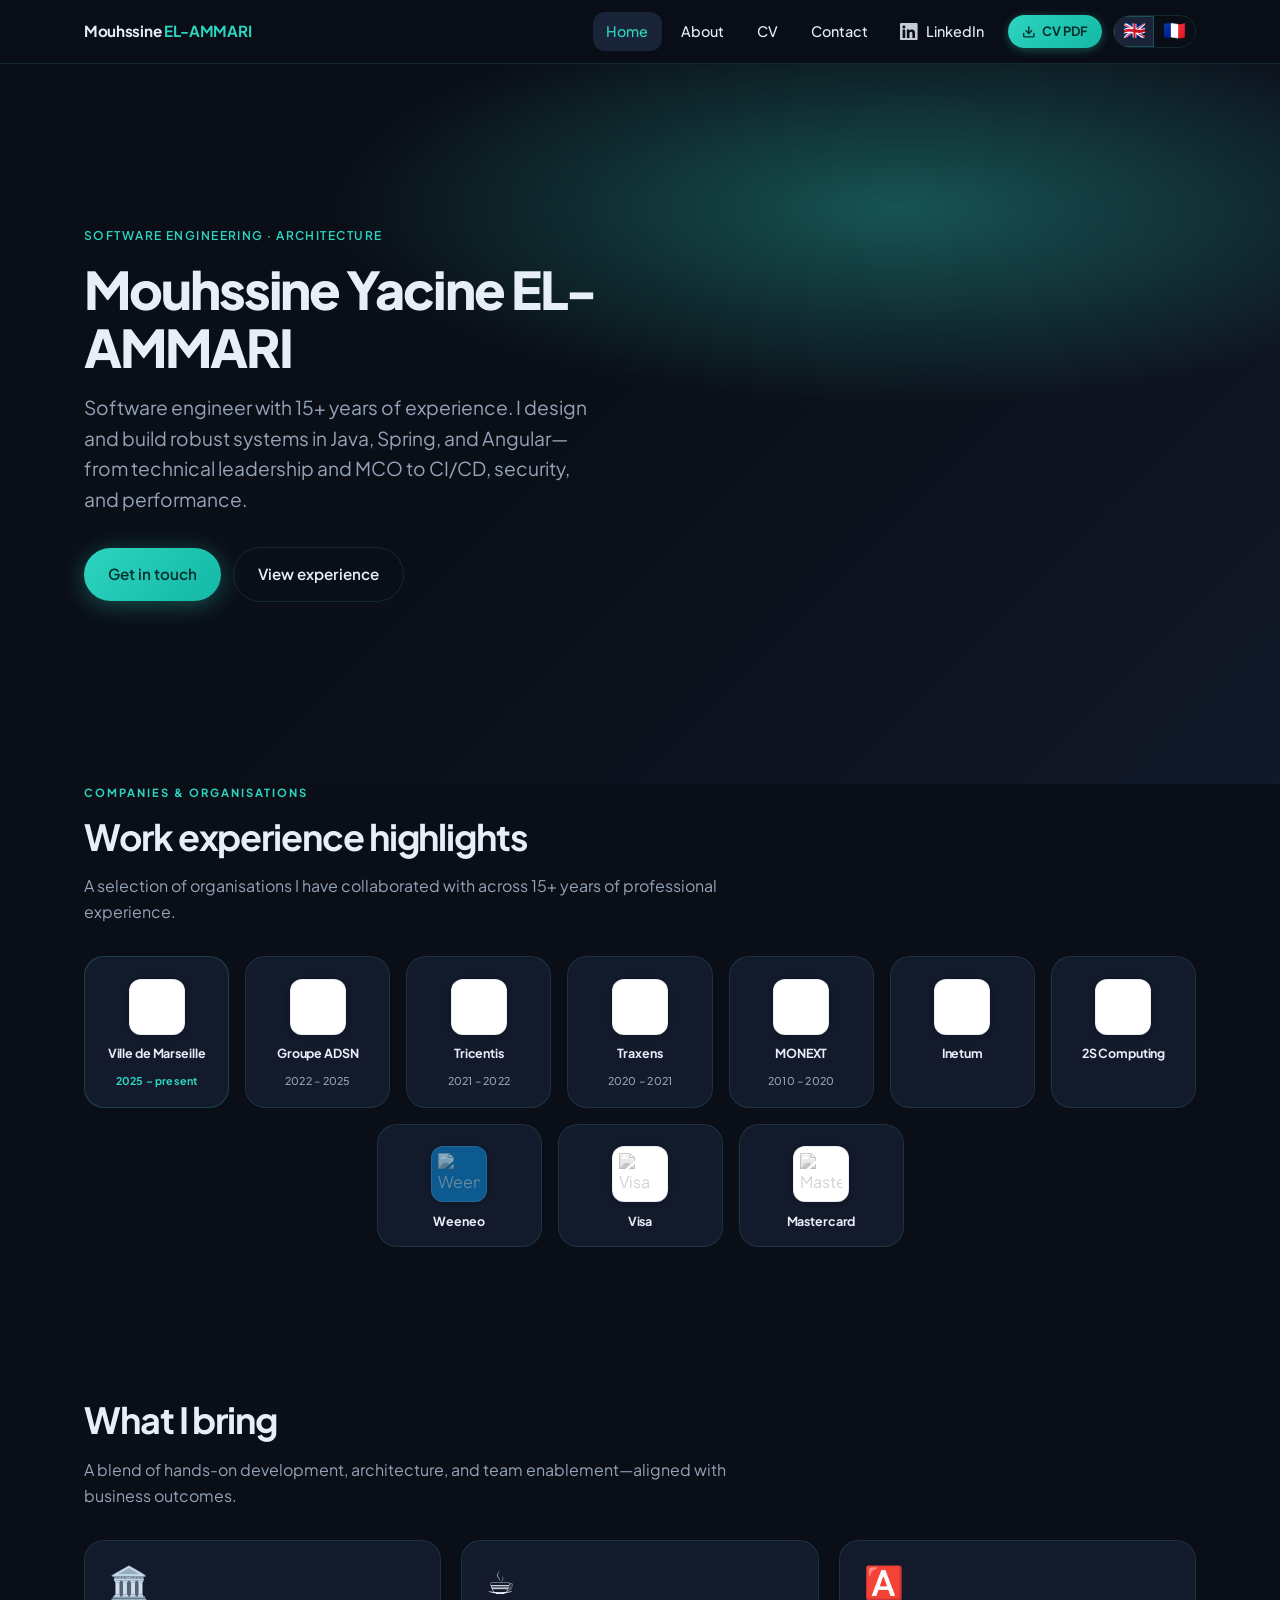
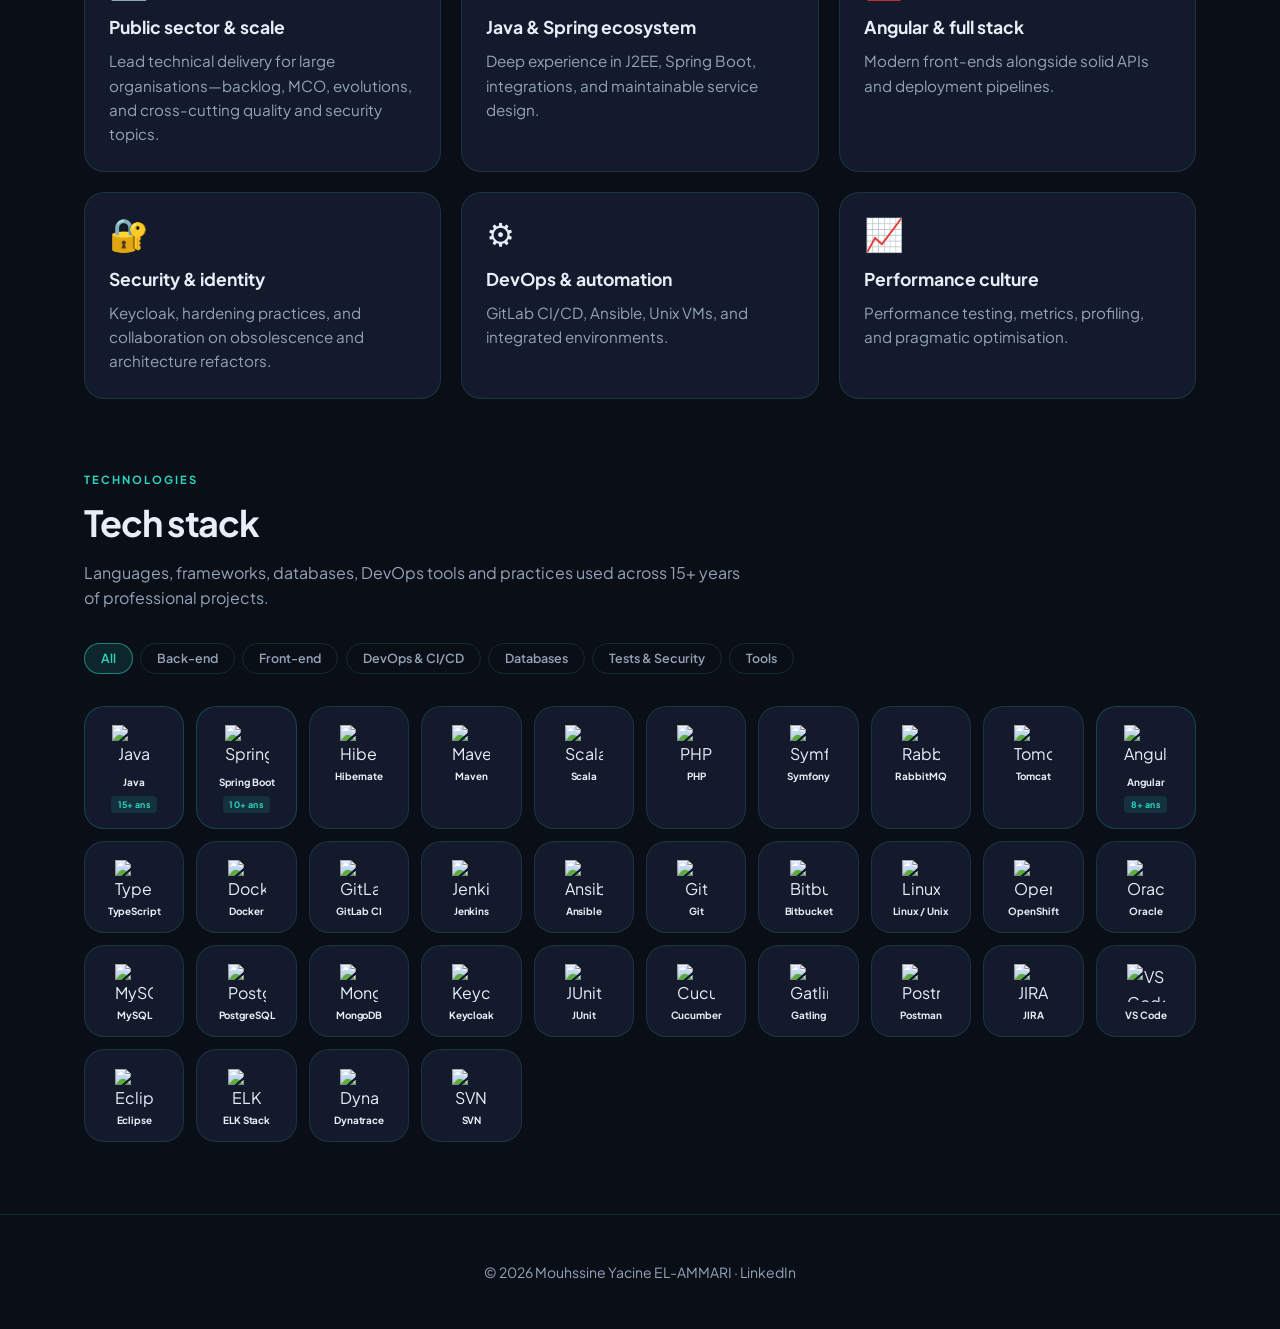
==== commit 4fd0a985: "fix: responsive layout — header overflow, iOS nav, mobile breakpoints - Fix iOS Safari mobile nav: m" ====
--- a/index.html
+++ b/index.html
@@ -77,6 +77,10 @@
               <svg viewBox="0 0 24 24" fill="currentColor" aria-hidden="true"><path d="M20.447 20.452h-3.554v-5.569c0-1.328-.027-3.037-1.852-3.037-1.853 0-2.136 1.445-2.136 2.939v5.667H9.351V9h3.414v1.561h.046c.477-.9 1.637-1.85 3.37-1.85 3.601 0 4.267 2.37 4.267 5.455v6.286zM5.337 7.433c-1.144 0-2.063-.926-2.063-2.065 0-1.138.92-2.063 2.063-2.063 1.14 0 2.064.925 2.064 2.063 0 1.139-.925 2.065-2.064 2.065zm1.782 13.019H3.555V9h3.564v11.452zM22.225 0H1.771C.792 0 0 .774 0 1.729v20.542C0 23.227.792 24 1.771 24h20.451C23.2 24 24 23.227 24 22.271V1.729C24 .774 23.2 0 22.222 0h.003z"/></svg>
               LinkedIn
             </a>
+            <a class="btn-dl-pdf" href="cv-pdf.html" data-i18n="nav.downloadCV">
+              <svg viewBox="0 0 24 24" fill="none" stroke="currentColor" stroke-width="2.5" stroke-linecap="round" stroke-linejoin="round" aria-hidden="true"><path d="M21 15v4a2 2 0 0 1-2 2H5a2 2 0 0 1-2-2v-4"/><polyline points="7 10 12 15 17 10"/><line x1="12" y1="15" x2="12" y2="3"/></svg>
+              CV PDF
+            </a>
           </nav>
           <a class="btn-dl-pdf" href="cv-pdf.html" data-i18n-attr="title:nav.downloadCVTitle" title="Télécharger le CV en PDF">
             <svg viewBox="0 0 24 24" fill="none" stroke="currentColor" stroke-width="2.5" stroke-linecap="round" stroke-linejoin="round" aria-hidden="true"><path d="M21 15v4a2 2 0 0 1-2 2H5a2 2 0 0 1-2-2v-4"/><polyline points="7 10 12 15 17 10"/><line x1="12" y1="15" x2="12" y2="3"/></svg>
--- a/css/styles.css
+++ b/css/styles.css
@@ -35,6 +35,7 @@
   color: var(--text);
   background: var(--bg);
   min-height: 100vh;
+  overflow-x: hidden;
 }
 
 img {
@@ -81,9 +82,20 @@
   top: 0;
   z-index: 50;
   height: var(--header-h);
-  background: rgba(10, 14, 23, 0.85);
+  /* backdrop-filter on ::before to avoid creating a containing block
+     for the position:fixed mobile nav (Safari/iOS bug) */
+  border-bottom: 1px solid var(--border);
+}
+
+.site-header::before {
+  content: "";
+  position: absolute;
+  inset: 0;
+  background: rgba(10, 14, 23, 0.88);
   backdrop-filter: blur(12px);
-  border-bottom: 1px solid var(--border);
+  -webkit-backdrop-filter: blur(12px);
+  z-index: -1;
+  pointer-events: none;
 }
 
 .header-inner {
@@ -1299,25 +1311,29 @@
   stroke: currentColor;
 }
 
+/* Hide PDF button from header on mobile — it lives in the hamburger nav */
 @media (max-width: 767px) {
   .header-actions .btn-dl-pdf {
-    order: 0;
-  }
-
-  .btn-dl-pdf .btn-dl-pdf-label {
     display: none;
   }
-
-  .btn-dl-pdf {
-    padding: 0.5rem;
-    width: 2.5rem;
-    height: 2.5rem;
-    justify-content: center;
-  }
-
-  .btn-dl-pdf svg {
-    width: 1rem;
-    height: 1rem;
+}
+
+/* PDF button style inside the mobile nav overlay */
+.main-nav .btn-dl-pdf {
+  display: none; /* hidden on desktop (shown via header) */
+  background: linear-gradient(135deg, var(--accent), var(--accent-dim));
+  color: #042f2e !important;
+  border-radius: 999px;
+  padding: 0.85rem 1rem;
+  font-weight: 700;
+  margin-top: 0.5rem;
+  justify-content: center;
+}
+
+@media (max-width: 767px) {
+  .main-nav .btn-dl-pdf {
+    display: flex;
+    width: 100%;
   }
 }
 
@@ -1338,7 +1354,75 @@
   color: var(--accent);
 }
 
-/* Accessibility — reduced motion */
+/* ── Responsive fixes ──────────────────────────────────────────── */
+
+/* Logo: shrink on very small screens */
+@media (max-width: 360px) {
+  .logo {
+    font-size: 0.82rem;
+  }
+  .header-actions {
+    gap: 0.4rem;
+  }
+}
+
+/* Tech filters: smaller text on small screens */
+@media (max-width: 480px) {
+  .tech-filter {
+    font-size: 0.72rem;
+    padding: 0.35rem 0.7rem;
+  }
+}
+
+/* Tech grid: ensure at least 3 columns on normal phones */
+@media (max-width: 359px) {
+  .tech-grid-v2 {
+    grid-template-columns: repeat(2, 1fr);
+  }
+}
+
+/* Clients grid: 2 columns minimum on mobile */
+@media (max-width: 480px) {
+  .client-card {
+    flex: 1 1 calc(50% - 0.5rem);
+    max-width: none;
+    min-width: 0;
+  }
+}
+
+/* CV timeline: ensure cards don't overflow */
+@media (max-width: 400px) {
+  .tl-card {
+    padding: 1rem 0.875rem 0.875rem;
+  }
+  .tl-role {
+    font-size: 0.9rem;
+  }
+}
+
+/* About timeline: reduce logo size on very small screens */
+@media (max-width: 380px) {
+  .timeline-item-inner {
+    gap: 0.6rem;
+  }
+  .timeline-logo-wrap {
+    width: 2rem;
+    height: 2rem;
+    border-radius: 7px;
+  }
+}
+
+/* Section spacing: tighten on mobile */
+@media (max-width: 480px) {
+  .section {
+    padding: 2rem 0;
+  }
+  .section-title {
+    font-size: clamp(1.4rem, 6vw, 1.75rem);
+  }
+}
+
+/* ── Accessibility — reduced motion ───────────────────────────── */
 @media (prefers-reduced-motion: reduce) {
   *, *::before, *::after {
     animation-duration: 0.01ms !important;
